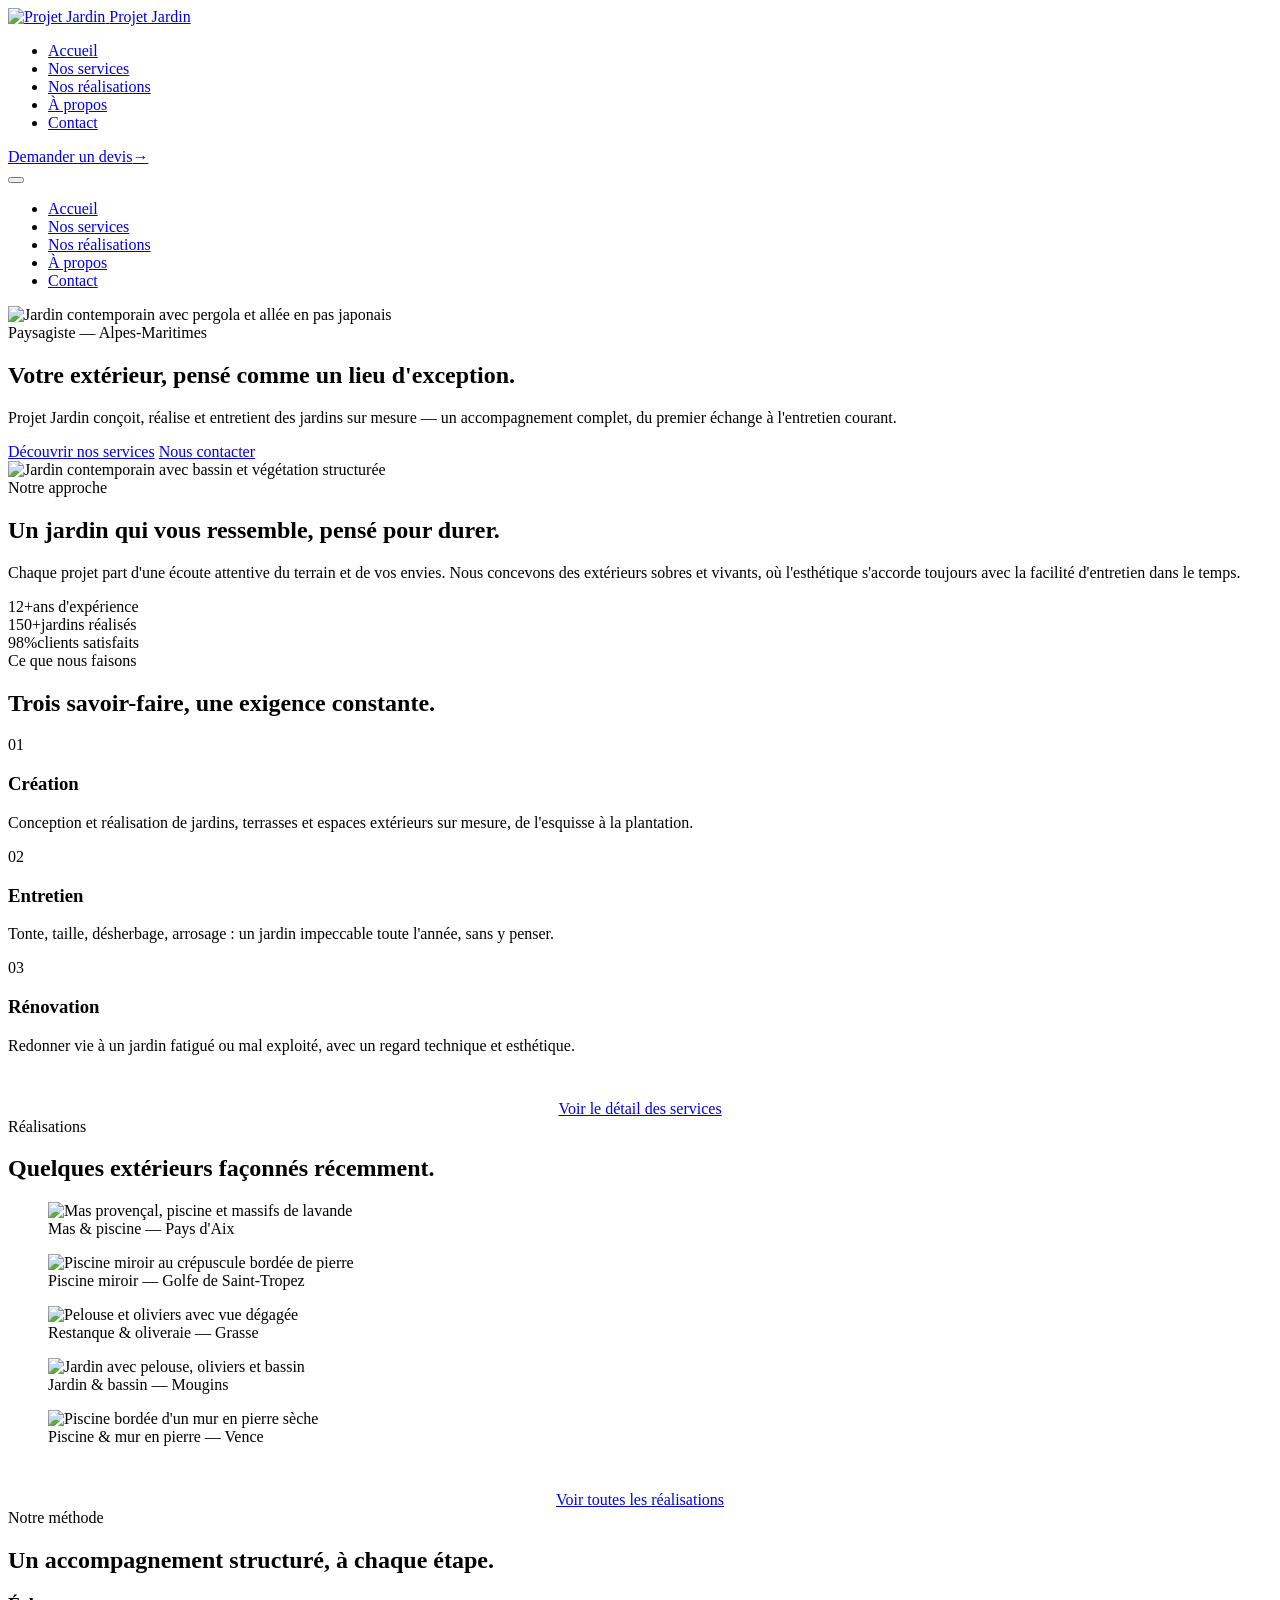
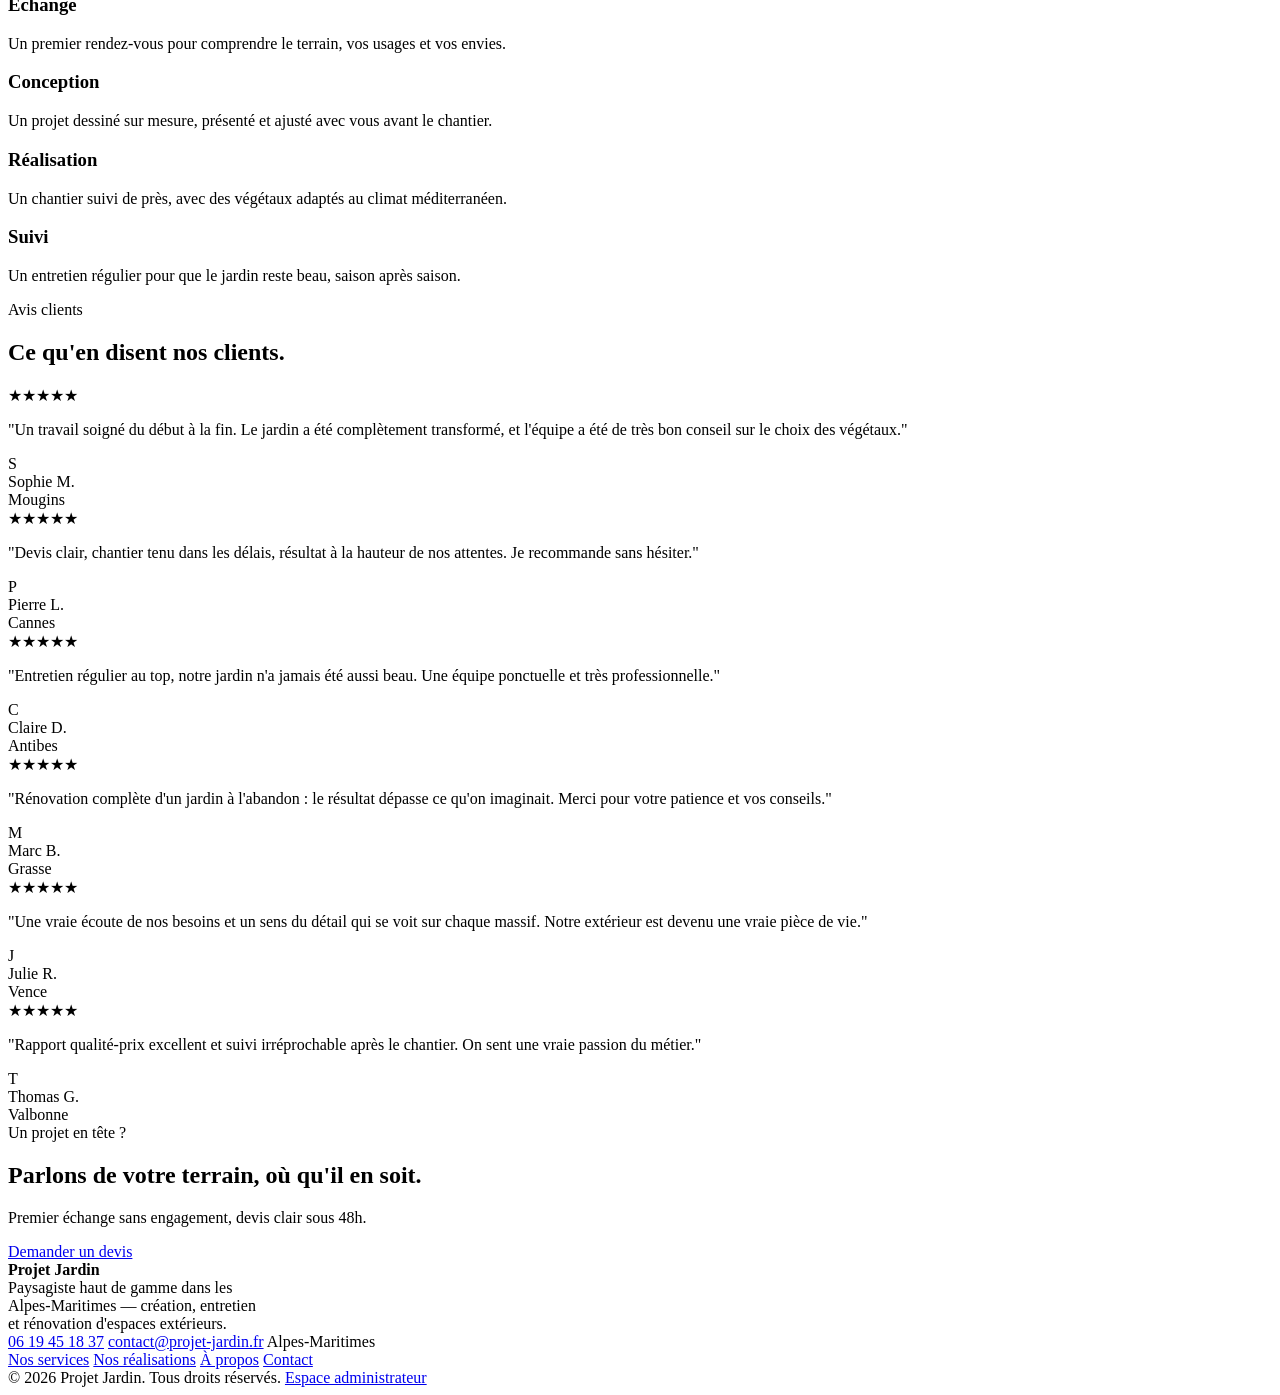
==== index.html @ 04bffab8 "Add files via upload" ====
<!DOCTYPE html>
<html lang="fr">
<head>
  <meta charset="UTF-8">
  <meta name="viewport" content="width=device-width, initial-scale=1.0">
  <title>Projet Jardin — Paysagiste haut de gamme dans les Alpes-Maritimes</title>
  <meta name="description" content="Projet Jardin conçoit et entretient des extérieurs d'exception dans les Alpes-Maritimes : création de jardins, aménagements paysagers et entretien sur mesure.">
  <meta property="og:title" content="Projet Jardin — Paysagiste haut de gamme">
  <meta property="og:description" content="Création, aménagement et entretien de jardins d'exception dans les Alpes-Maritimes.">
  <meta property="og:type" content="website">
  <meta property="og:image" content="assets/hero-pergola.jpg">
  <link rel="icon" href="assets/logo.png">
  <link rel="preconnect" href="https://fonts.googleapis.com">
  <link rel="stylesheet" href="css/style.css">
</head>
<body>

  <header class="entete">
    <div class="conteneur">
      <a href="index.html" class="logo-lien">
        <img src="assets/logo.png" alt="Projet Jardin">
        <span>Projet Jardin</span>
      </a>
      <nav class="menu-principal" aria-label="Navigation principale">
        <ul>
          <li><a href="index.html" aria-current="page">Accueil</a></li>
          <li><a href="services.html">Nos services</a></li>
          <li><a href="realisations.html">Nos réalisations</a></li>
          <li><a href="apropos.html">À propos</a></li>
          <li><a href="contact.html">Contact</a></li>
        </ul>
      </nav>
      <div class="zone-droite">
        <a href="contact.html" class="bouton-nav"><span class="texte-long">Demander un devis</span><span>→</span></a>
      </div>
      <button class="bouton-menu-mobile" aria-label="Ouvrir le menu" aria-expanded="false">
        <span></span><span></span><span></span>
      </button>
    </div>
  </header>

  <div class="menu-mobile-fond" aria-hidden="true">
    <ul>
      <li><a href="index.html" aria-current="page">Accueil</a></li>
      <li><a href="services.html">Nos services</a></li>
      <li><a href="realisations.html">Nos réalisations</a></li>
      <li><a href="apropos.html">À propos</a></li>
      <li><a href="contact.html">Contact</a></li>
    </ul>
  </div>

  <main>
    <section class="hero">
      <div class="image-fond">
        <img src="assets/hero-pergola.jpg" alt="Jardin contemporain avec pergola et allée en pas japonais" loading="eager">
      </div>
      <div class="voile"></div>
      <div class="conteneur contenu-hero">
        <span class="eyebrow reveal">Paysagiste — Alpes-Maritimes</span>
        <h1 class="reveal reveal-delai-1">Votre extérieur, pensé comme un lieu d'exception.</h1>
        <p class="intro reveal reveal-delai-2">
          Projet Jardin conçoit, réalise et entretient des jardins sur mesure —
          un accompagnement complet, du premier échange à l'entretien courant.
        </p>
        <div class="actions-hero reveal reveal-delai-3">
          <a href="services.html" class="bouton bouton-clair">Découvrir nos services</a>
          <a href="contact.html" class="bouton bouton-fantome">Nous contacter</a>
        </div>
      </div>
      <span class="indicateur-scroll" aria-hidden="true"></span>
    </section>

    <section id="presentation">
      <div class="conteneur presentation">
        <div class="cadre-image reveal">
          <img src="assets/about-jardin-contemporain.jpg" alt="Jardin contemporain avec bassin et végétation structurée" loading="lazy">
        </div>
        <div class="reveal reveal-delai-1">
          <span class="eyebrow">Notre approche</span>
          <h2>Un jardin qui vous ressemble, pensé pour durer.</h2>
          <p>
            Chaque projet part d'une écoute attentive du terrain et de vos envies.
            Nous concevons des extérieurs sobres et vivants, où l'esthétique
            s'accorde toujours avec la facilité d'entretien dans le temps.
          </p>
          <div class="chiffres">
            <div class="chiffre"><span class="valeur">12+</span><span class="libelle">ans d'expérience</span></div>
            <div class="chiffre"><span class="valeur">150+</span><span class="libelle">jardins réalisés</span></div>
            <div class="chiffre"><span class="valeur">98%</span><span class="libelle">clients satisfaits</span></div>
          </div>
        </div>
      </div>
    </section>

    <section id="services" class="section-sombre">
      <div class="conteneur">
        <div class="entete-section centre reveal">
          <span class="eyebrow">Ce que nous faisons</span>
          <h2>Trois savoir-faire, une exigence constante.</h2>
        </div>
        <div class="grille-services">
          <div class="carte-service reveal">
            <span class="numero-service">01</span>
            <h3>Création</h3>
            <p>Conception et réalisation de jardins, terrasses et espaces extérieurs sur mesure, de l'esquisse à la plantation.</p>
          </div>
          <div class="carte-service reveal reveal-delai-1">
            <span class="numero-service">02</span>
            <h3>Entretien</h3>
            <p>Tonte, taille, désherbage, arrosage : un jardin impeccable toute l'année, sans y penser.</p>
          </div>
          <div class="carte-service reveal reveal-delai-2">
            <span class="numero-service">03</span>
            <h3>Rénovation</h3>
            <p>Redonner vie à un jardin fatigué ou mal exploité, avec un regard technique et esthétique.</p>
          </div>
        </div>
        <div style="text-align:center; margin-top:2.8rem;" class="reveal">
          <a href="services.html" class="bouton bouton-fantome">Voir le détail des services</a>
        </div>
      </div>
    </section>

    <section id="realisations">
      <div class="conteneur">
        <div class="entete-section reveal">
          <span class="eyebrow">Réalisations</span>
          <h2>Quelques extérieurs façonnés récemment.</h2>
        </div>
        <div class="grille-realisations reveal">
          <figure class="item-realisation">
            <img src="assets/realisations/mas-piscine-lavande.jpg" alt="Mas provençal, piscine et massifs de lavande" loading="lazy">
            <figcaption class="legende">Mas & piscine — Pays d'Aix</figcaption>
          </figure>
          <figure class="item-realisation">
            <img src="assets/realisations/piscine-crepuscule.jpg" alt="Piscine miroir au crépuscule bordée de pierre" loading="lazy">
            <figcaption class="legende">Piscine miroir — Golfe de Saint-Tropez</figcaption>
          </figure>
          <figure class="item-realisation">
            <img src="assets/realisations/olivier-pelouse.jpg" alt="Pelouse et oliviers avec vue dégagée" loading="lazy">
            <figcaption class="legende">Restanque & oliveraie — Grasse</figcaption>
          </figure>
          <figure class="item-realisation">
            <img src="assets/realisations/pelouse-fontaines.jpg" alt="Jardin avec pelouse, oliviers et bassin" loading="lazy">
            <figcaption class="legende">Jardin & bassin — Mougins</figcaption>
          </figure>
          <figure class="item-realisation">
            <img src="assets/realisations/piscine-mur-pierre.jpg" alt="Piscine bordée d'un mur en pierre sèche" loading="lazy">
            <figcaption class="legende">Piscine & mur en pierre — Vence</figcaption>
          </figure>
        </div>
        <div style="text-align:center; margin-top:2.8rem;" class="reveal">
          <a href="realisations.html" class="bouton bouton-principal">Voir toutes les réalisations</a>
        </div>
      </div>
    </section>

    <section id="methode" class="section-sombre">
      <div class="conteneur">
        <div class="entete-section reveal">
          <span class="eyebrow">Notre méthode</span>
          <h2>Un accompagnement structuré, à chaque étape.</h2>
        </div>
        <div class="grille-methode">
          <div class="etape-methode reveal"><h3>Échange</h3><p>Un premier rendez-vous pour comprendre le terrain, vos usages et vos envies.</p></div>
          <div class="etape-methode reveal reveal-delai-1"><h3>Conception</h3><p>Un projet dessiné sur mesure, présenté et ajusté avec vous avant le chantier.</p></div>
          <div class="etape-methode reveal reveal-delai-2"><h3>Réalisation</h3><p>Un chantier suivi de près, avec des végétaux adaptés au climat méditerranéen.</p></div>
          <div class="etape-methode reveal reveal-delai-3"><h3>Suivi</h3><p>Un entretien régulier pour que le jardin reste beau, saison après saison.</p></div>
        </div>
      </div>
    </section>

    <!--
      AVIS CLIENTS — CONTENU DE DÉMONSTRATION
      Ces 6 avis sont des exemples à remplacer par de vrais avis clients
      dès qu'ils seront disponibles. Chaque bloc .carte-avis peut être
      dupliqué / modifié librement (texte, prénom, ville, note).
    -->
    <section id="avis">
      <div class="conteneur">
        <div class="entete-section centre reveal">
          <span class="eyebrow">Avis clients</span>
          <h2>Ce qu'en disent nos clients.</h2>
        </div>
        <div class="grille-avis">
          <div class="carte-avis reveal">
            <div class="etoiles">★★★★★</div>
            <p class="texte-avis">"Un travail soigné du début à la fin. Le jardin a été complètement transformé, et l'équipe a été de très bon conseil sur le choix des végétaux."</p>
            <div class="auteur-avis"><span class="initiale-avis">S</span><div><div class="nom-avis">Sophie M.</div><div class="ville-avis">Mougins</div></div></div>
          </div>
          <div class="carte-avis reveal reveal-delai-1">
            <div class="etoiles">★★★★★</div>
            <p class="texte-avis">"Devis clair, chantier tenu dans les délais, résultat à la hauteur de nos attentes. Je recommande sans hésiter."</p>
            <div class="auteur-avis"><span class="initiale-avis">P</span><div><div class="nom-avis">Pierre L.</div><div class="ville-avis">Cannes</div></div></div>
          </div>
          <div class="carte-avis reveal reveal-delai-2">
            <div class="etoiles">★★★★★</div>
            <p class="texte-avis">"Entretien régulier au top, notre jardin n'a jamais été aussi beau. Une équipe ponctuelle et très professionnelle."</p>
            <div class="auteur-avis"><span class="initiale-avis">C</span><div><div class="nom-avis">Claire D.</div><div class="ville-avis">Antibes</div></div></div>
          </div>
          <div class="carte-avis reveal">
            <div class="etoiles">★★★★★</div>
            <p class="texte-avis">"Rénovation complète d'un jardin à l'abandon : le résultat dépasse ce qu'on imaginait. Merci pour votre patience et vos conseils."</p>
            <div class="auteur-avis"><span class="initiale-avis">M</span><div><div class="nom-avis">Marc B.</div><div class="ville-avis">Grasse</div></div></div>
          </div>
          <div class="carte-avis reveal reveal-delai-1">
            <div class="etoiles">★★★★★</div>
            <p class="texte-avis">"Une vraie écoute de nos besoins et un sens du détail qui se voit sur chaque massif. Notre extérieur est devenu une vraie pièce de vie."</p>
            <div class="auteur-avis"><span class="initiale-avis">J</span><div><div class="nom-avis">Julie R.</div><div class="ville-avis">Vence</div></div></div>
          </div>
          <div class="carte-avis reveal reveal-delai-2">
            <div class="etoiles">★★★★★</div>
            <p class="texte-avis">"Rapport qualité-prix excellent et suivi irréprochable après le chantier. On sent une vraie passion du métier."</p>
            <div class="auteur-avis"><span class="initiale-avis">T</span><div><div class="nom-avis">Thomas G.</div><div class="ville-avis">Valbonne</div></div></div>
          </div>
        </div>
      </div>
    </section>

    <section class="section-sombre bande-cta">
      <div class="conteneur-etroit reveal">
        <span class="eyebrow" style="justify-content:center;">Un projet en tête ?</span>
        <h2>Parlons de votre terrain, où qu'il en soit.</h2>
        <p>Premier échange sans engagement, devis clair sous 48h.</p>
        <div class="actions-hero">
          <a href="contact.html" class="bouton bouton-clair">Demander un devis</a>
        </div>
      </div>
    </section>
  </main>

  <footer class="pied-de-page">
    <div class="conteneur">
      <div class="grille-pied">
        <div class="colonne-pied">
          <strong>Projet Jardin</strong>
          <p style="margin:0; max-width:32ch;">Paysagiste haut de gamme dans les Alpes-Maritimes — création, entretien et rénovation d'espaces extérieurs.</p>
        </div>
        <div class="colonne-pied">
          <a href="tel:0619451837">06 19 45 18 37</a>
          <a href="mailto:contact@projet-jardin.fr">contact@projet-jardin.fr</a>
          <span>Alpes-Maritimes</span>
        </div>
        <div class="colonne-pied">
          <a href="services.html">Nos services</a>
          <a href="realisations.html">Nos réalisations</a>
          <a href="apropos.html">À propos</a>
          <a href="contact.html">Contact</a>
        </div>
      </div>
      <div class="bas-pied">
        <span>© 2026 Projet Jardin. Tous droits réservés.</span>
        <a href="admin/login.html" class="lien-admin-discret">Espace administrateur</a>
      </div>
    </div>
  </footer>

  <script type="module" src="js/site.js"></script>
</body>
</html>
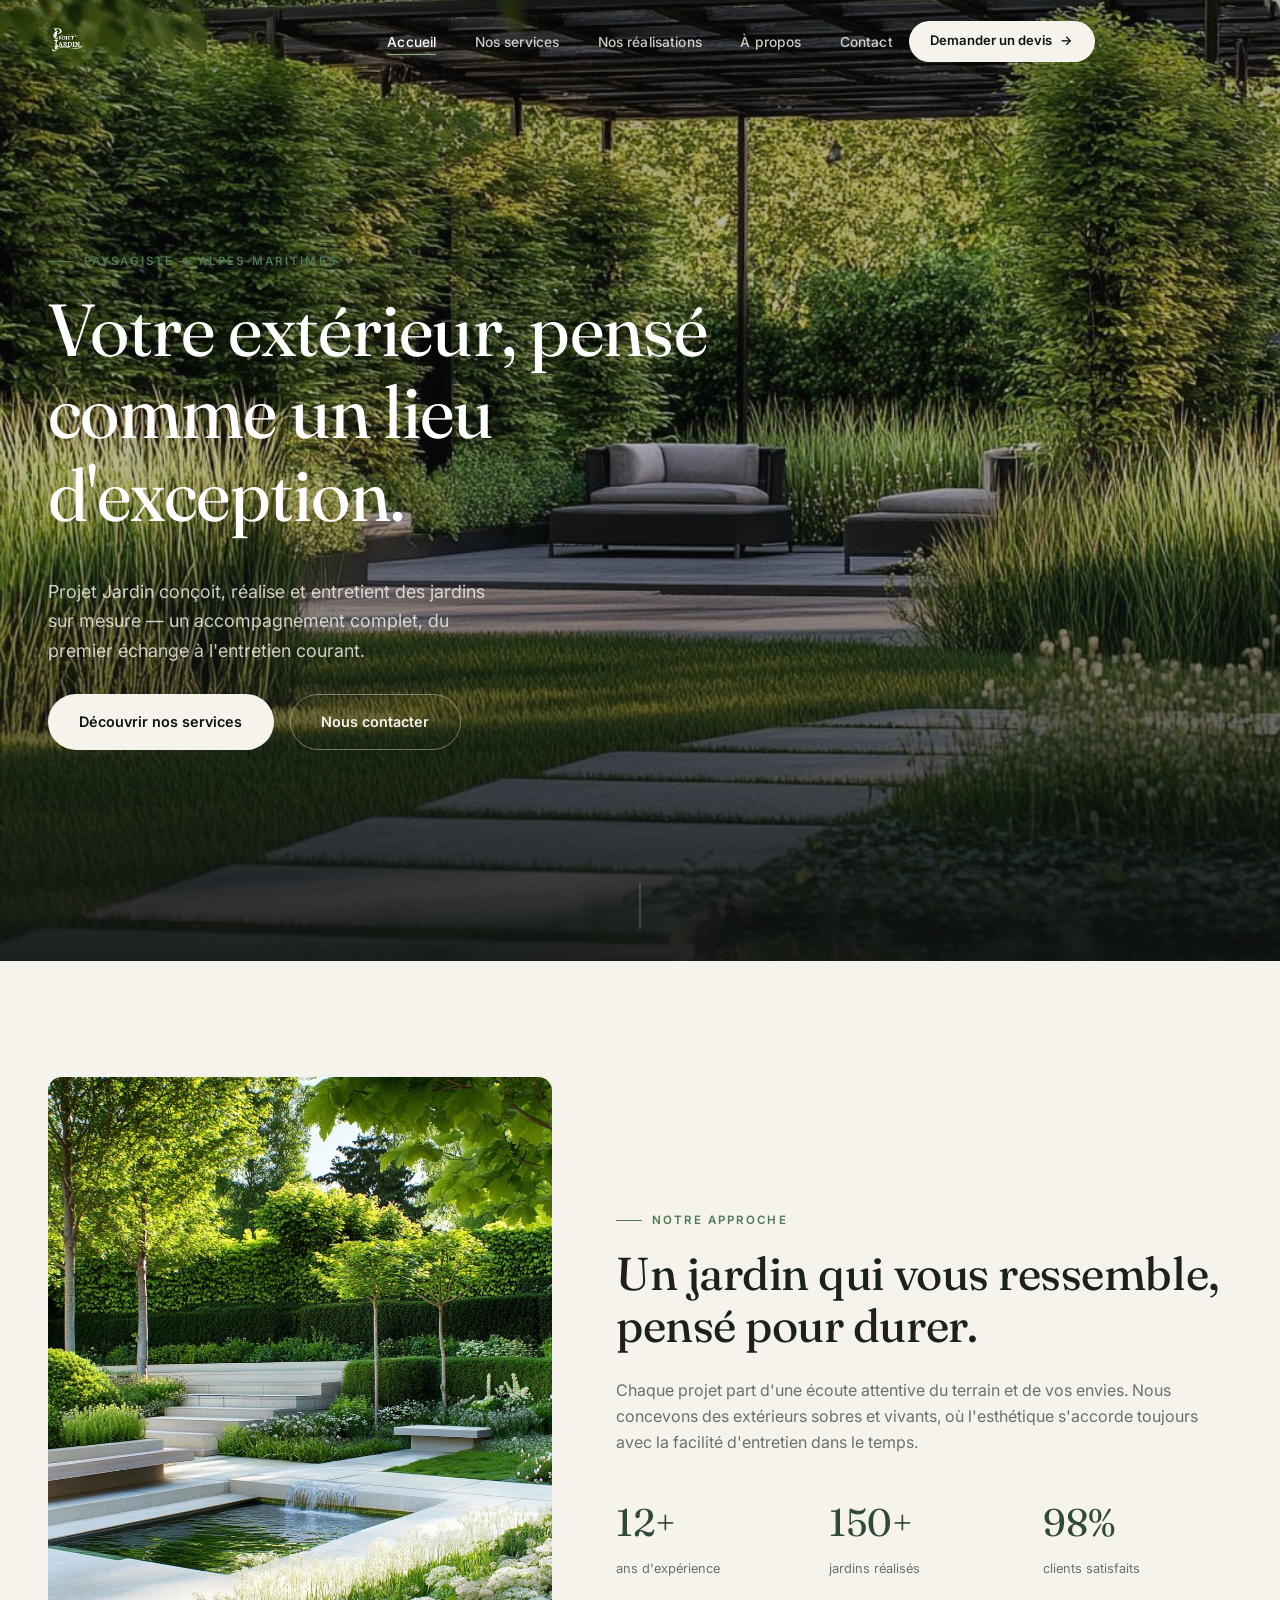
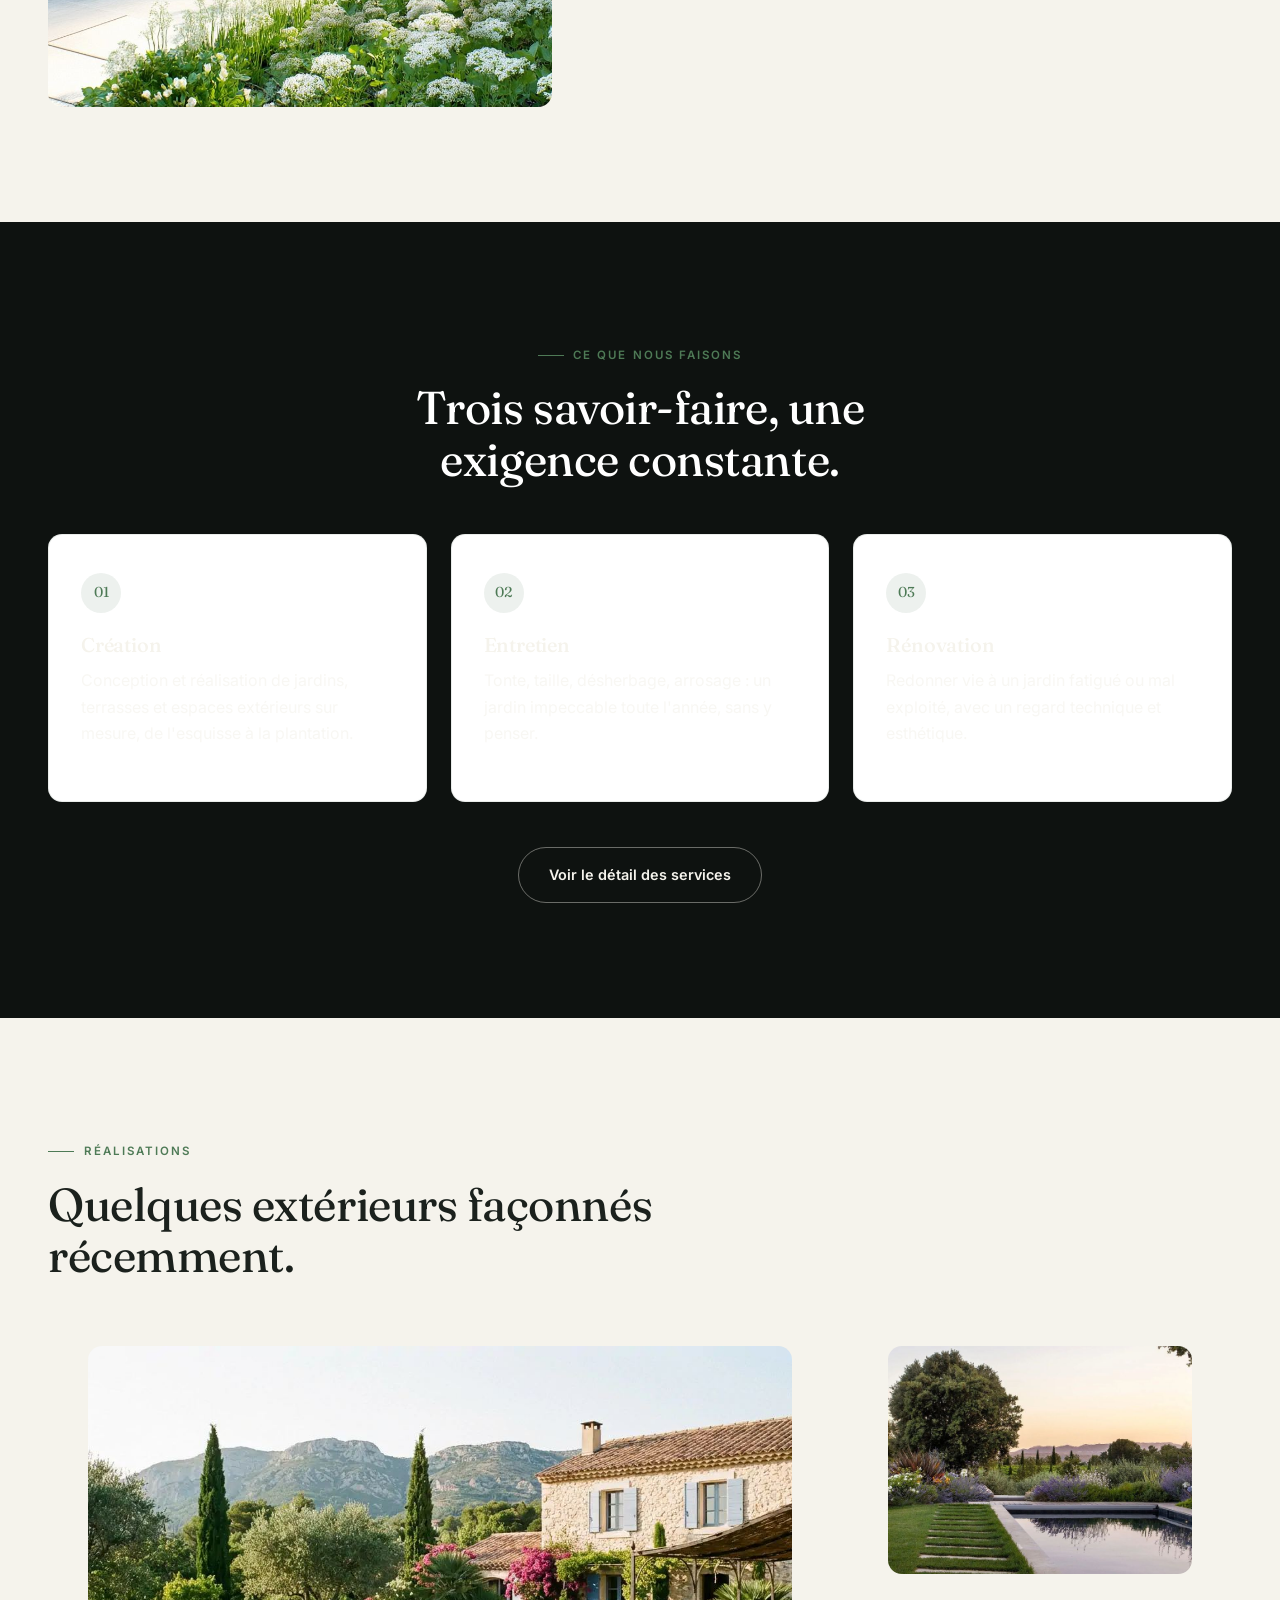
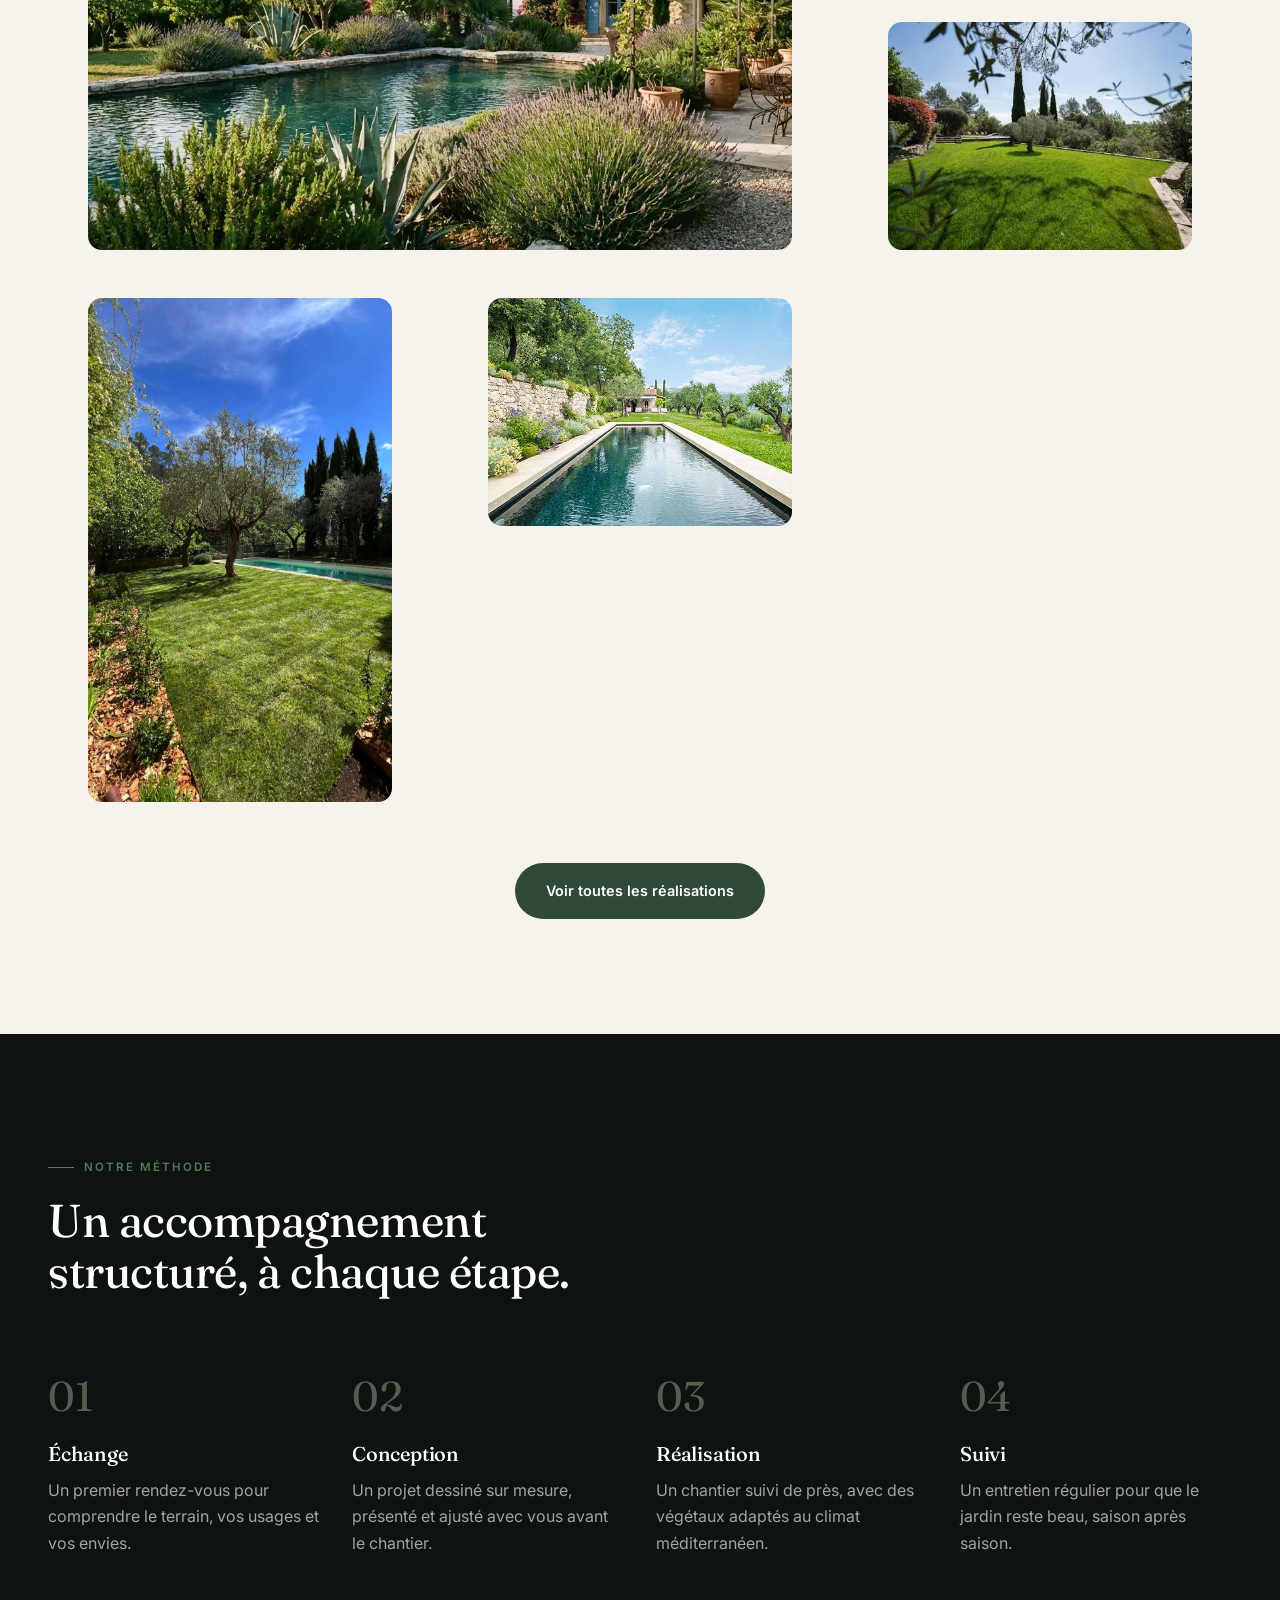
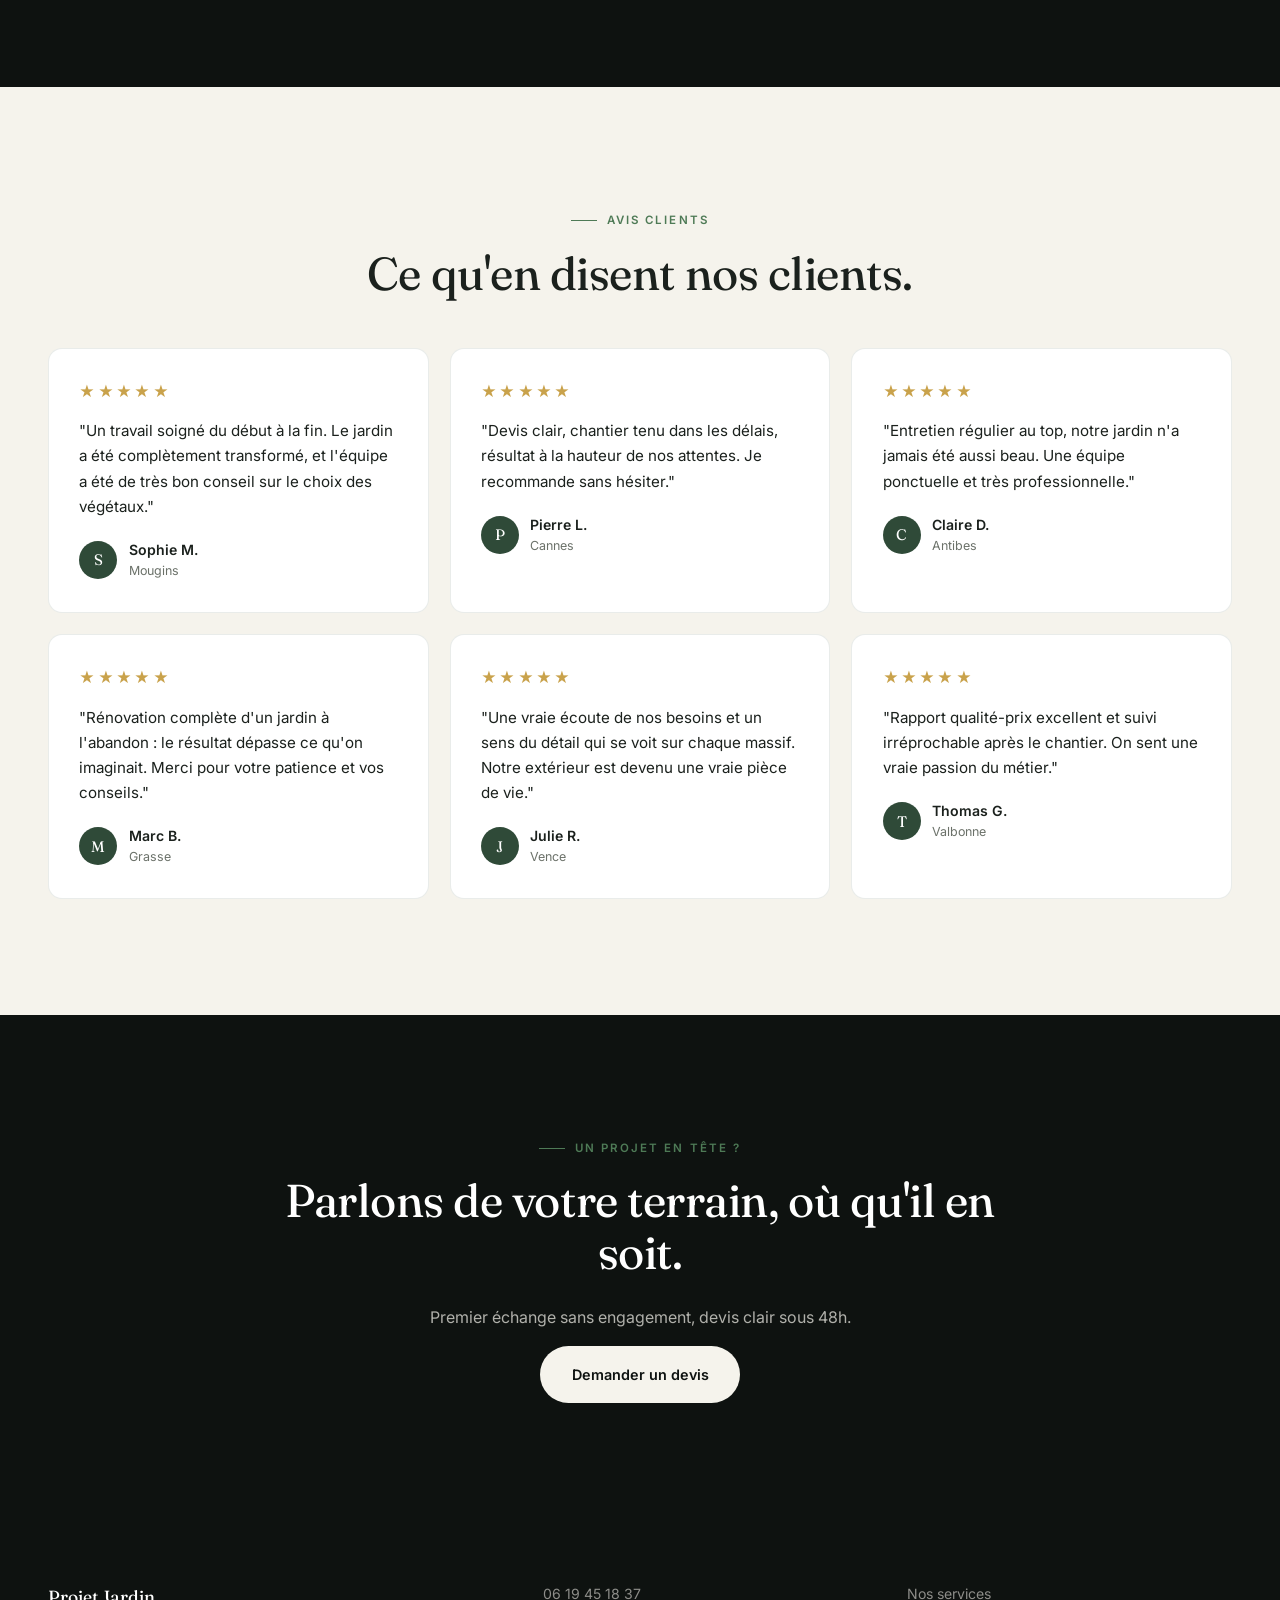
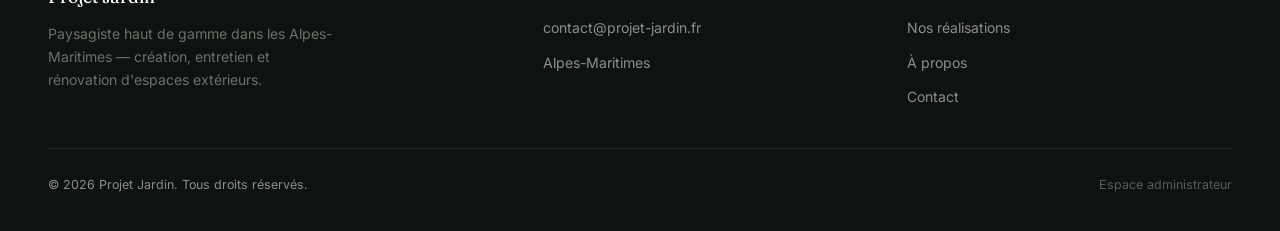
==== commit 51a84cf8: "v3" ====
--- a/index.html
+++ b/index.html
@@ -19,7 +19,6 @@
     <div class="conteneur">
       <a href="index.html" class="logo-lien">
         <img src="assets/logo.png" alt="Projet Jardin">
-        <span>Projet Jardin</span>
       </a>
       <nav class="menu-principal" aria-label="Navigation principale">
         <ul>
@@ -30,12 +29,14 @@
           <li><a href="contact.html">Contact</a></li>
         </ul>
       </nav>
-      <div class="zone-droite">
+      <div class="actions-entete">
+        <div class="zone-droite">
         <a href="contact.html" class="bouton-nav"><span class="texte-long">Demander un devis</span><span>→</span></a>
       </div>
       <button class="bouton-menu-mobile" aria-label="Ouvrir le menu" aria-expanded="false">
         <span></span><span></span><span></span>
       </button>
+      </div>
     </div>
   </header>
 
--- a/css/style.css
+++ b/css/style.css
@@ -0,0 +1,391 @@
+/* ============================================================
+   PROJET JARDIN — Feuille de style premium du site public
+   Palette : noir, gris anthracite, blanc cassé, vert profond
+   ============================================================ */
+
+@import url('https://fonts.googleapis.com/css2?family=Fraunces:opsz,wght@9..144,340;9..144,440;9..144,560&family=Inter:wght@400;500;600;700&display=swap');
+
+:root {
+  /* Palette premium */
+  --noir: #0E1210;
+  --anthracite: #1B211D;
+  --anthracite-clair: #2A322C;
+  --gris: #6B7169;
+  --gris-clair: #A9ADA5;
+  --blanc-casse: #F5F3EC;
+  --blanc: #FFFFFF;
+  --vert-profond: #2F4A38;
+  --vert-signal: #4E7A56;
+  --vert-tendre: #8FAE8C;
+
+  --police-titre: 'Fraunces', Georgia, serif;
+  --police-texte: 'Inter', -apple-system, sans-serif;
+
+  --rayon: 2px;
+  --rayon-doux: 14px;
+  --marge-section: clamp(4rem, 9vw, 8.5rem);
+  --duree: 0.6s;
+  --ease: cubic-bezier(0.16, 1, 0.3, 1);
+}
+
+* { box-sizing: border-box; }
+html { scroll-behavior: smooth; }
+
+body {
+  margin: 0;
+  font-family: var(--police-texte);
+  color: var(--anthracite);
+  background: var(--blanc-casse);
+  line-height: 1.65;
+  -webkit-font-smoothing: antialiased;
+}
+
+img { max-width: 100%; display: block; }
+a { color: inherit; }
+
+h1, h2, h3 {
+  font-family: var(--police-titre);
+  font-weight: 440;
+  line-height: 1.12;
+  margin: 0 0 0.55em 0;
+  letter-spacing: -0.01em;
+}
+
+h1 { font-size: clamp(2.6rem, 6vw, 4.6rem); font-weight: 400; }
+h2 { font-size: clamp(2rem, 3.6vw, 2.9rem); }
+h3 { font-size: 1.25rem; font-weight: 500; }
+
+p { margin: 0 0 1em 0; color: var(--gris); }
+
+.conteneur { max-width: 1240px; margin: 0 auto; padding: 0 1.75rem; }
+.conteneur-etroit { max-width: 780px; margin: 0 auto; padding: 0 1.75rem; }
+
+.eyebrow {
+  display: inline-flex; align-items: center; gap: 0.6rem;
+  text-transform: uppercase; letter-spacing: 0.18em;
+  font-size: 0.72rem; font-weight: 600; color: var(--vert-signal);
+  margin-bottom: 1.1rem;
+}
+.eyebrow::before { content: ''; width: 26px; height: 1px; background: var(--vert-signal); }
+
+/* --- Révélation au scroll --- */
+.reveal {
+  opacity: 0; transform: translateY(28px);
+  transition: opacity var(--duree) var(--ease), transform var(--duree) var(--ease);
+}
+.reveal.visible { opacity: 1; transform: translateY(0); }
+.reveal-delai-1 { transition-delay: 0.08s; }
+.reveal-delai-2 { transition-delay: 0.16s; }
+.reveal-delai-3 { transition-delay: 0.24s; }
+
+@media (prefers-reduced-motion: reduce) {
+  html { scroll-behavior: auto; }
+  .reveal { opacity: 1; transform: none; transition: none; }
+  * { animation: none !important; }
+}
+
+/* --- Navigation --- */
+.entete {
+  position: fixed; top: 0; left: 0; right: 0; z-index: 100;
+  padding: 1.3rem 0;
+  transition: background var(--duree) var(--ease), padding var(--duree) var(--ease), border-color var(--duree) var(--ease);
+  border-bottom: 1px solid transparent;
+}
+.entete.scrolled {
+  background: rgba(14, 18, 16, 0.72);
+  backdrop-filter: blur(14px) saturate(140%);
+  -webkit-backdrop-filter: blur(14px) saturate(140%);
+  padding: 0.85rem 0;
+  border-bottom-color: rgba(255,255,255,0.08);
+}
+.entete .conteneur {
+  display: grid; grid-template-columns: 1fr auto 1fr;
+  align-items: center; gap: 1rem;
+}
+.entete .logo-lien { display: flex; align-items: center; gap: 0.6rem; }
+.entete .logo-lien img { height: 38px; width: auto; filter: brightness(0) invert(1); }
+.entete .logo-lien span {
+  font-family: var(--police-titre); font-size: 1.05rem; color: var(--blanc); letter-spacing: 0.01em;
+}
+
+nav.menu-principal { justify-self: center; }
+nav.menu-principal ul { list-style: none; display: flex; gap: 2.4rem; margin: 0; padding: 0; }
+nav.menu-principal a {
+  text-decoration: none; font-size: 0.86rem; font-weight: 500;
+  color: rgba(245,243,236,0.82); position: relative; padding-bottom: 5px;
+  letter-spacing: 0.01em;
+}
+nav.menu-principal a::after {
+  content: ''; position: absolute; left: 0; right: 0; bottom: 0; height: 1px;
+  background: var(--vert-tendre); transform: scaleX(0); transform-origin: left;
+  transition: transform 0.3s var(--ease);
+}
+nav.menu-principal a:hover, nav.menu-principal a[aria-current="page"] { color: var(--blanc); }
+nav.menu-principal a:hover::after, nav.menu-principal a[aria-current="page"]::after { transform: scaleX(1); }
+
+.entete .zone-droite { justify-self: end; }
+.entete .bouton-nav {
+  display: inline-flex; align-items: center; gap: 0.5rem;
+  padding: 0.6rem 1.35rem; border-radius: 100px;
+  font-size: 0.82rem; font-weight: 600; text-decoration: none;
+  background: var(--blanc-casse); color: var(--noir);
+  transition: transform 0.25s var(--ease), background 0.25s ease;
+}
+.entete .bouton-nav:hover { transform: translateY(-2px); background: var(--blanc); }
+
+.bouton-menu-mobile {
+  display: none; background: none; border: none; cursor: pointer; padding: 0.4rem; z-index: 210;
+}
+.bouton-menu-mobile span {
+  display: block; width: 24px; height: 2px; background: var(--blanc); margin: 5px 0;
+  transition: transform 0.3s var(--ease), opacity 0.2s ease;
+}
+.bouton-menu-mobile[aria-expanded="true"] span:nth-child(1) { transform: translateY(7px) rotate(45deg); }
+.bouton-menu-mobile[aria-expanded="true"] span:nth-child(2) { opacity: 0; }
+.bouton-menu-mobile[aria-expanded="true"] span:nth-child(3) { transform: translateY(-7px) rotate(-45deg); }
+
+.menu-mobile-fond {
+  position: fixed; inset: 0; background: rgba(14,18,16,0.97); z-index: 200;
+  display: flex; align-items: center; justify-content: center;
+  opacity: 0; visibility: hidden; transition: opacity 0.35s var(--ease);
+}
+.menu-mobile-fond.ouvert { opacity: 1; visibility: visible; }
+.menu-mobile-fond ul {
+  list-style: none; padding: 0; margin: 0; text-align: center; display: grid; gap: 1.7rem;
+}
+.menu-mobile-fond a {
+  text-decoration: none; color: var(--blanc-casse); font-family: var(--police-titre); font-size: 1.9rem;
+}
+.menu-mobile-fond a[aria-current="page"] { color: var(--vert-tendre); }
+
+/* --- Hero --- */
+.hero {
+  position: relative; min-height: 100vh; display: flex; align-items: flex-end;
+  color: var(--blanc-casse); overflow: hidden;
+}
+.hero .image-fond {
+  position: absolute; inset: 0; z-index: 0;
+}
+.hero .image-fond img {
+  width: 100%; height: 100%; object-fit: cover;
+}
+.hero .voile {
+  position: absolute; inset: 0; z-index: 1;
+  background: linear-gradient(180deg, rgba(14,18,16,0.35) 0%, rgba(14,18,16,0.25) 45%, rgba(14,18,16,0.92) 100%);
+}
+.hero .contenu-hero {
+  position: relative; z-index: 2; width: 100%; padding-bottom: clamp(3.5rem, 8vw, 6rem); padding-top: 8rem;
+}
+.hero h1 { color: var(--blanc); max-width: 15ch; }
+.hero p.intro { color: rgba(245,243,236,0.82); font-size: 1.12rem; max-width: 42ch; }
+.hero .actions-hero { display: flex; gap: 1rem; flex-wrap: wrap; margin-top: 1.8rem; }
+
+.hero .indicateur-scroll {
+  position: absolute; bottom: 2rem; left: 50%; transform: translateX(-50%); z-index: 2;
+  width: 1px; height: 46px; background: rgba(245,243,236,0.35);
+  overflow: hidden;
+}
+.hero .indicateur-scroll::after {
+  content: ''; position: absolute; top: -100%; left: 0; width: 100%; height: 100%;
+  background: var(--vert-tendre); animation: descente-indicateur 2.2s ease-in-out infinite;
+}
+@keyframes descente-indicateur { 0% { top: -100%; } 60% { top: 100%; } 100% { top: 100%; } }
+
+/* --- Boutons --- */
+.bouton {
+  display: inline-flex; align-items: center; gap: 0.55rem;
+  padding: 0.95rem 1.9rem; border-radius: 100px;
+  font-family: var(--police-texte); font-weight: 600; font-size: 0.9rem;
+  text-decoration: none; border: 1px solid transparent; cursor: pointer;
+  transition: transform 0.3s var(--ease), background 0.3s ease, border-color 0.3s ease, color 0.3s ease;
+}
+.bouton:hover { transform: translateY(-2px); }
+.bouton-principal { background: var(--vert-profond); color: var(--blanc); }
+.bouton-principal:hover { background: var(--vert-signal); }
+.bouton-clair { background: var(--blanc-casse); color: var(--noir); }
+.bouton-clair:hover { background: var(--blanc); }
+.bouton-fantome { background: transparent; border-color: rgba(245,243,236,0.4); color: var(--blanc-casse); }
+.bouton-fantome:hover { border-color: var(--blanc); background: rgba(245,243,236,0.06); }
+.bouton-sombre { background: var(--noir); color: var(--blanc-casse); }
+.bouton-sombre:hover { background: var(--anthracite-clair); }
+
+/* --- Sections génériques --- */
+section { padding: var(--marge-section) 0; }
+.section-sombre { background: var(--noir); color: var(--blanc-casse); }
+.section-sombre p { color: rgba(245,243,236,0.65); }
+.section-sombre h2 { color: var(--blanc); }
+
+.entete-section { max-width: 62ch; margin: 0 0 3rem 0; }
+.entete-section.centre { margin-left: auto; margin-right: auto; text-align: center; }
+
+/* --- Présentation --- */
+.presentation { display: grid; grid-template-columns: 0.9fr 1.1fr; gap: 4rem; align-items: center; }
+.presentation .chiffres { display: grid; grid-template-columns: repeat(3, 1fr); gap: 1.5rem; margin-top: 2.2rem; }
+.presentation .chiffre .valeur { font-family: var(--police-titre); font-size: 2.4rem; color: var(--vert-profond); display: block; }
+.presentation .chiffre .libelle { font-size: 0.8rem; color: var(--gris); }
+.presentation .cadre-image { border-radius: var(--rayon-doux); overflow: hidden; aspect-ratio: 4/5; }
+.presentation .cadre-image img { width: 100%; height: 100%; object-fit: cover; transition: transform 1.2s var(--ease); }
+.presentation .cadre-image:hover img { transform: scale(1.05); }
+
+/* --- Services --- */
+.grille-services { display: grid; grid-template-columns: repeat(3, 1fr); gap: 1.5rem; }
+.carte-service {
+  background: var(--blanc); border-radius: var(--rayon-doux); padding: 2.4rem 2rem;
+  border: 1px solid rgba(47,74,56,0.1);
+  transition: transform 0.4s var(--ease), box-shadow 0.4s var(--ease), border-color 0.4s ease;
+}
+.carte-service:hover { transform: translateY(-6px); box-shadow: 0 24px 50px -20px rgba(14,18,16,0.18); border-color: transparent; }
+.carte-service .numero-service {
+  font-family: var(--police-titre); font-size: 0.9rem; color: var(--vert-signal);
+  display: inline-flex; align-items: center; justify-content: center;
+  width: 40px; height: 40px; border-radius: 50%; background: rgba(79,122,86,0.1);
+  margin-bottom: 1.3rem;
+}
+
+/* --- Réalisations --- */
+.grille-realisations {
+  display: grid; grid-template-columns: repeat(3, 1fr); grid-auto-rows: 260px; gap: 1rem;
+}
+.grille-realisations .item-realisation:nth-child(1) { grid-column: span 2; grid-row: span 2; }
+.grille-realisations .item-realisation:nth-child(4) { grid-row: span 2; }
+.item-realisation {
+  position: relative; border-radius: var(--rayon-doux); overflow: hidden; cursor: default;
+}
+.item-realisation img {
+  width: 100%; height: 100%; object-fit: cover;
+  transition: transform 1.1s var(--ease);
+}
+.item-realisation:hover img { transform: scale(1.08); }
+.item-realisation .legende {
+  position: absolute; left: 0; right: 0; bottom: 0; padding: 1.3rem;
+  background: linear-gradient(0deg, rgba(14,18,16,0.82), transparent 75%);
+  color: var(--blanc-casse); font-size: 0.9rem; font-weight: 500;
+  transform: translateY(8px); opacity: 0; transition: transform 0.4s var(--ease), opacity 0.4s ease;
+}
+.item-realisation:hover .legende { transform: translateY(0); opacity: 1; }
+
+/* --- Méthode --- */
+.grille-methode { display: grid; grid-template-columns: repeat(4, 1fr); gap: 2rem; counter-reset: etape; }
+.etape-methode { position: relative; padding-top: 1rem; }
+.etape-methode::before {
+  counter-increment: etape; content: counter(etape, decimal-leading-zero);
+  font-family: var(--police-titre); font-size: 2.6rem; color: var(--vert-tendre); opacity: 0.5;
+  display: block; margin-bottom: 0.8rem;
+}
+.etape-methode h3 { color: var(--blanc); }
+
+/* --- Avis clients --- */
+.grille-avis { display: grid; grid-template-columns: repeat(3, 1fr); gap: 1.3rem; }
+.carte-avis {
+  background: var(--blanc); border-radius: var(--rayon-doux); padding: 1.9rem;
+  border: 1px solid rgba(47,74,56,0.1);
+}
+.carte-avis .etoiles { color: #C9A24B; font-size: 0.95rem; letter-spacing: 0.15em; margin-bottom: 0.9rem; }
+.carte-avis p.texte-avis { color: var(--anthracite); font-size: 0.95rem; margin-bottom: 1.2rem; }
+.carte-avis .auteur-avis { display: flex; align-items: center; gap: 0.7rem; }
+.carte-avis .initiale-avis {
+  width: 38px; height: 38px; border-radius: 50%; background: var(--vert-profond); color: var(--blanc);
+  display: flex; align-items: center; justify-content: center; font-family: var(--police-titre); font-size: 0.95rem;
+  flex-shrink: 0;
+}
+.carte-avis .nom-avis { font-weight: 600; font-size: 0.88rem; }
+.carte-avis .ville-avis { font-size: 0.78rem; color: var(--gris); }
+
+/* --- Bande CTA --- */
+.bande-cta { text-align: center; }
+.bande-cta .conteneur-etroit p { color: rgba(245,243,236,0.7); }
+.bande-cta .actions-hero { justify-content: center; }
+
+/* --- Formulaire glassmorphism --- */
+.section-contact {
+  position: relative; background: var(--noir); color: var(--blanc-casse); overflow: hidden;
+}
+.section-contact::before {
+  content: ''; position: absolute; inset: 0;
+  background: radial-gradient(ellipse at 15% 20%, rgba(79,122,86,0.25), transparent 55%);
+}
+.grille-contact { position: relative; display: grid; grid-template-columns: 0.85fr 1.15fr; gap: 3.5rem; align-items: start; }
+.grille-contact .liste-coordonnees li { border-bottom: 1px solid rgba(245,243,236,0.12); padding: 1rem 0; display: flex; justify-content: space-between; }
+.grille-contact .liste-coordonnees .etiquette { color: rgba(245,243,236,0.5); font-size: 0.82rem; }
+.grille-contact .liste-coordonnees a { color: var(--blanc-casse); text-decoration: none; font-weight: 500; }
+
+.formulaire-verre {
+  background: rgba(245,243,236,0.06);
+  border: 1px solid rgba(245,243,236,0.14);
+  border-radius: var(--rayon-doux);
+  padding: 2.4rem;
+  backdrop-filter: blur(18px);
+  -webkit-backdrop-filter: blur(18px);
+  display: grid; gap: 1.2rem;
+}
+.grille-champs-2 { display: grid; grid-template-columns: 1fr 1fr; gap: 1.2rem; }
+.champ-verre { display: grid; gap: 0.4rem; position: relative; }
+.champ-verre label { font-size: 0.78rem; font-weight: 600; color: rgba(245,243,236,0.7); text-transform: uppercase; letter-spacing: 0.06em; }
+.champ-verre input, .champ-verre select, .champ-verre textarea {
+  font-family: var(--police-texte); font-size: 0.96rem; color: var(--blanc-casse);
+  background: rgba(245,243,236,0.05); border: 1px solid rgba(245,243,236,0.18);
+  border-radius: 8px; padding: 0.85rem 1rem;
+  transition: border-color 0.25s ease, background 0.25s ease;
+}
+.champ-verre input::placeholder, .champ-verre textarea::placeholder { color: rgba(245,243,236,0.35); }
+.champ-verre input:focus, .champ-verre select:focus, .champ-verre textarea:focus {
+  outline: none; border-color: var(--vert-tendre); background: rgba(245,243,236,0.09);
+}
+.champ-verre select option { color: var(--noir); }
+.champ-verre textarea { resize: vertical; min-height: 120px; }
+.champ-verre.invalide input, .champ-verre.invalide textarea { border-color: #C97A62; }
+.message-erreur-champ { font-size: 0.76rem; color: #E3A491; min-height: 1em; }
+
+.etat-formulaire {
+  padding: 0.9rem 1.1rem; border-radius: 8px; font-size: 0.88rem; display: none; gap: 0.5rem; align-items: center;
+}
+.etat-formulaire.visible { display: flex; }
+.etat-formulaire.envoi { background: rgba(245,243,236,0.08); color: var(--blanc-casse); }
+.etat-formulaire.erreur { background: rgba(201,122,98,0.15); color: #E3A491; }
+
+.bouton-envoi { justify-content: center; width: 100%; }
+.bouton-envoi[data-chargement="true"] { opacity: 0.75; pointer-events: none; }
+
+/* --- Page de remerciement --- */
+.page-merci {
+  min-height: 100vh; display: grid; place-items: center; text-align: center;
+  background: var(--noir); color: var(--blanc-casse); padding: 2rem;
+}
+.page-merci .icone-check {
+  width: 68px; height: 68px; border-radius: 50%; background: rgba(79,122,86,0.18);
+  display: grid; place-items: center; margin: 0 auto 1.6rem; color: var(--vert-tendre); font-size: 1.7rem;
+}
+.page-merci h1 { color: var(--blanc); font-size: clamp(2rem, 4vw, 2.8rem); }
+.page-merci p { max-width: 42ch; margin-left: auto; margin-right: auto; }
+
+/* --- Pied de page --- */
+footer.pied-de-page { background: var(--noir); color: rgba(245,243,236,0.55); padding: 4rem 0 2.2rem; font-size: 0.88rem; }
+footer.pied-de-page .grille-pied { display: grid; grid-template-columns: 1.4fr 1fr 1fr; gap: 2.5rem; padding-bottom: 2.5rem; border-bottom: 1px solid rgba(245,243,236,0.1); }
+footer.pied-de-page .colonne-pied { display: grid; gap: 0.7rem; align-content: start; }
+footer.pied-de-page .colonne-pied strong { color: var(--blanc); font-family: var(--police-titre); font-size: 1.1rem; font-weight: 440; }
+footer.pied-de-page a { text-decoration: none; }
+footer.pied-de-page a:hover { color: var(--blanc-casse); }
+footer .bas-pied { display: flex; justify-content: space-between; flex-wrap: wrap; gap: 0.8rem; padding-top: 1.6rem; font-size: 0.78rem; }
+.lien-admin-discret { opacity: 0.6; }
+
+/* --- Responsive --- */
+@media (max-width: 980px) {
+  .presentation { grid-template-columns: 1fr; }
+  .grille-services { grid-template-columns: 1fr; }
+  .grille-realisations { grid-template-columns: repeat(2, 1fr); grid-auto-rows: 220px; }
+  .grille-realisations .item-realisation:nth-child(1) { grid-column: span 2; }
+  .grille-methode { grid-template-columns: repeat(2, 1fr); }
+  .grille-avis { grid-template-columns: 1fr; }
+  .grille-contact { grid-template-columns: 1fr; }
+  footer.pied-de-page .grille-pied { grid-template-columns: 1fr; }
+  nav.menu-principal { display: none; }
+  .bouton-menu-mobile { display: block; }
+  .entete .zone-droite .bouton-nav span.texte-long { display: none; }
+}
+
+@media (max-width: 620px) {
+  .grille-champs-2 { grid-template-columns: 1fr; }
+  .grille-realisations { grid-template-columns: 1fr; grid-auto-rows: 240px; }
+  .grille-realisations .item-realisation:nth-child(1) { grid-column: span 1; grid-row: span 1; }
+  .presentation .chiffres { grid-template-columns: repeat(3, 1fr); gap: 0.8rem; }
+}
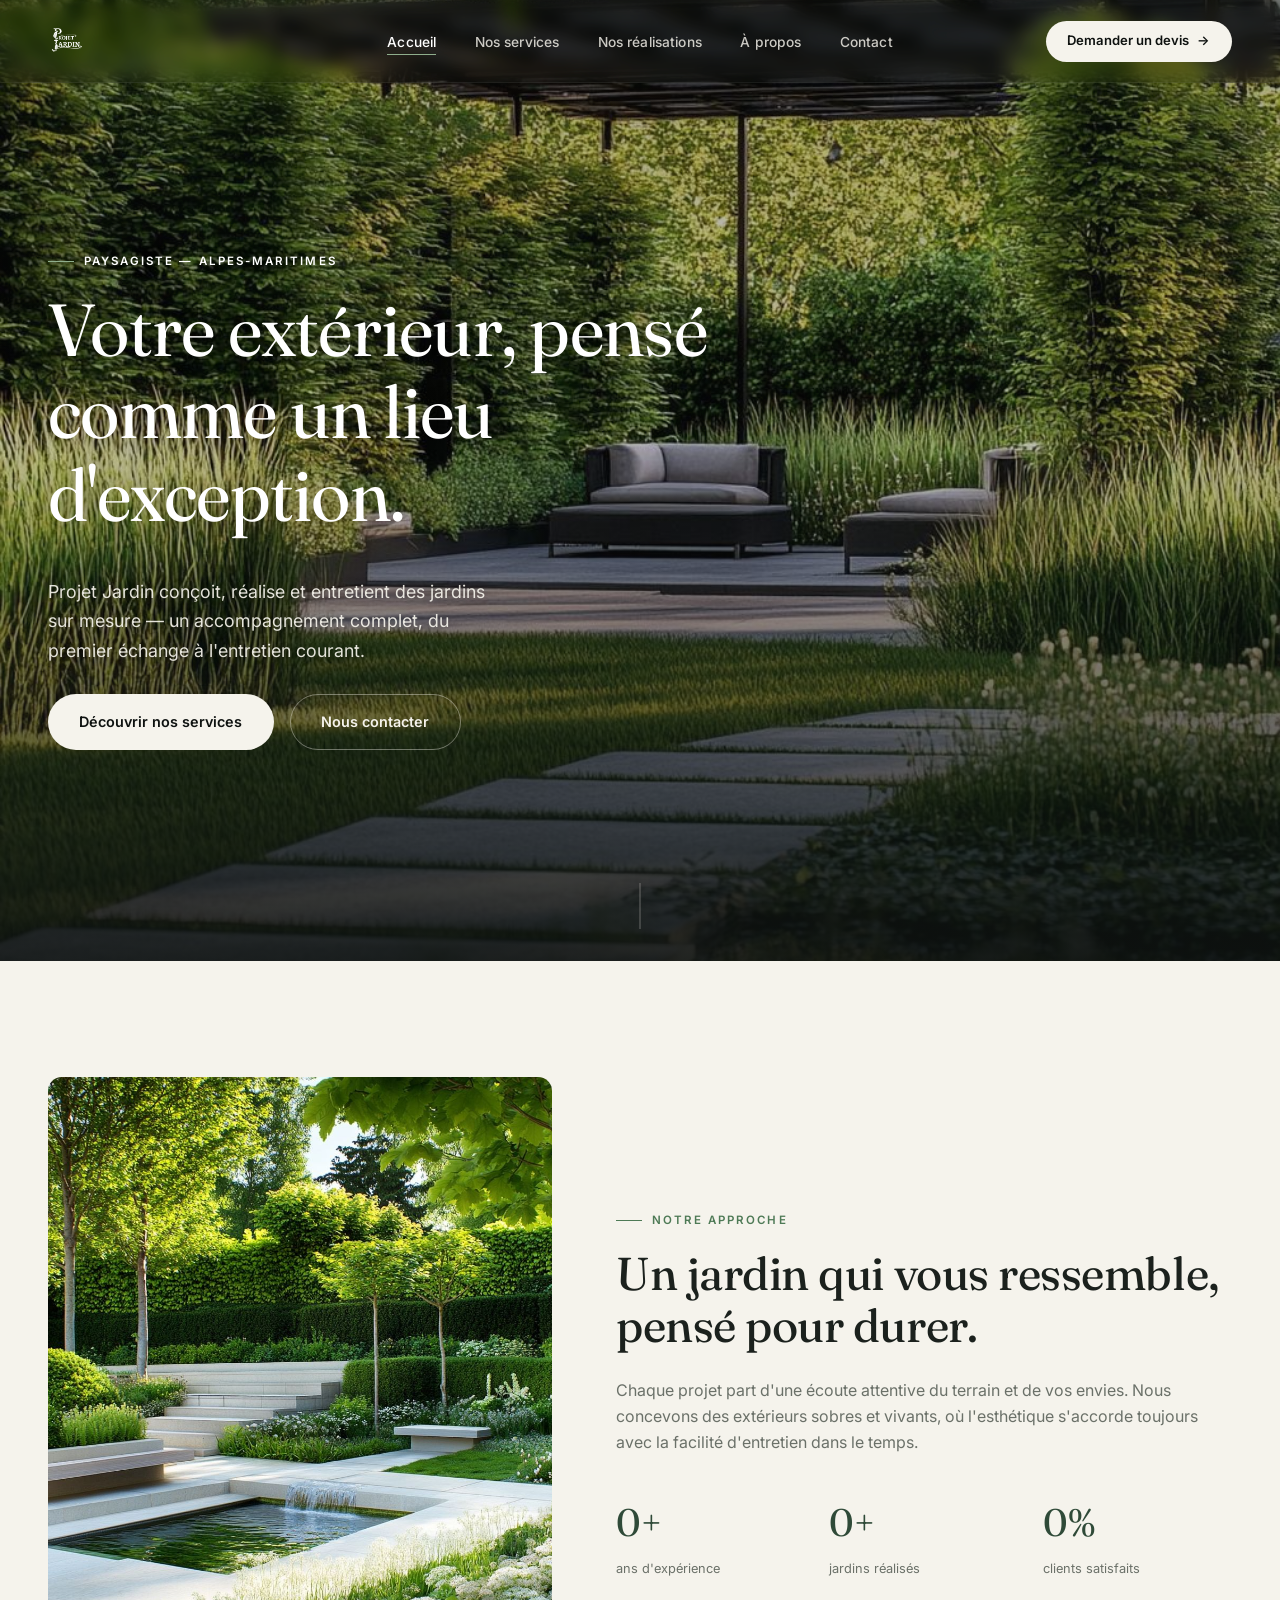
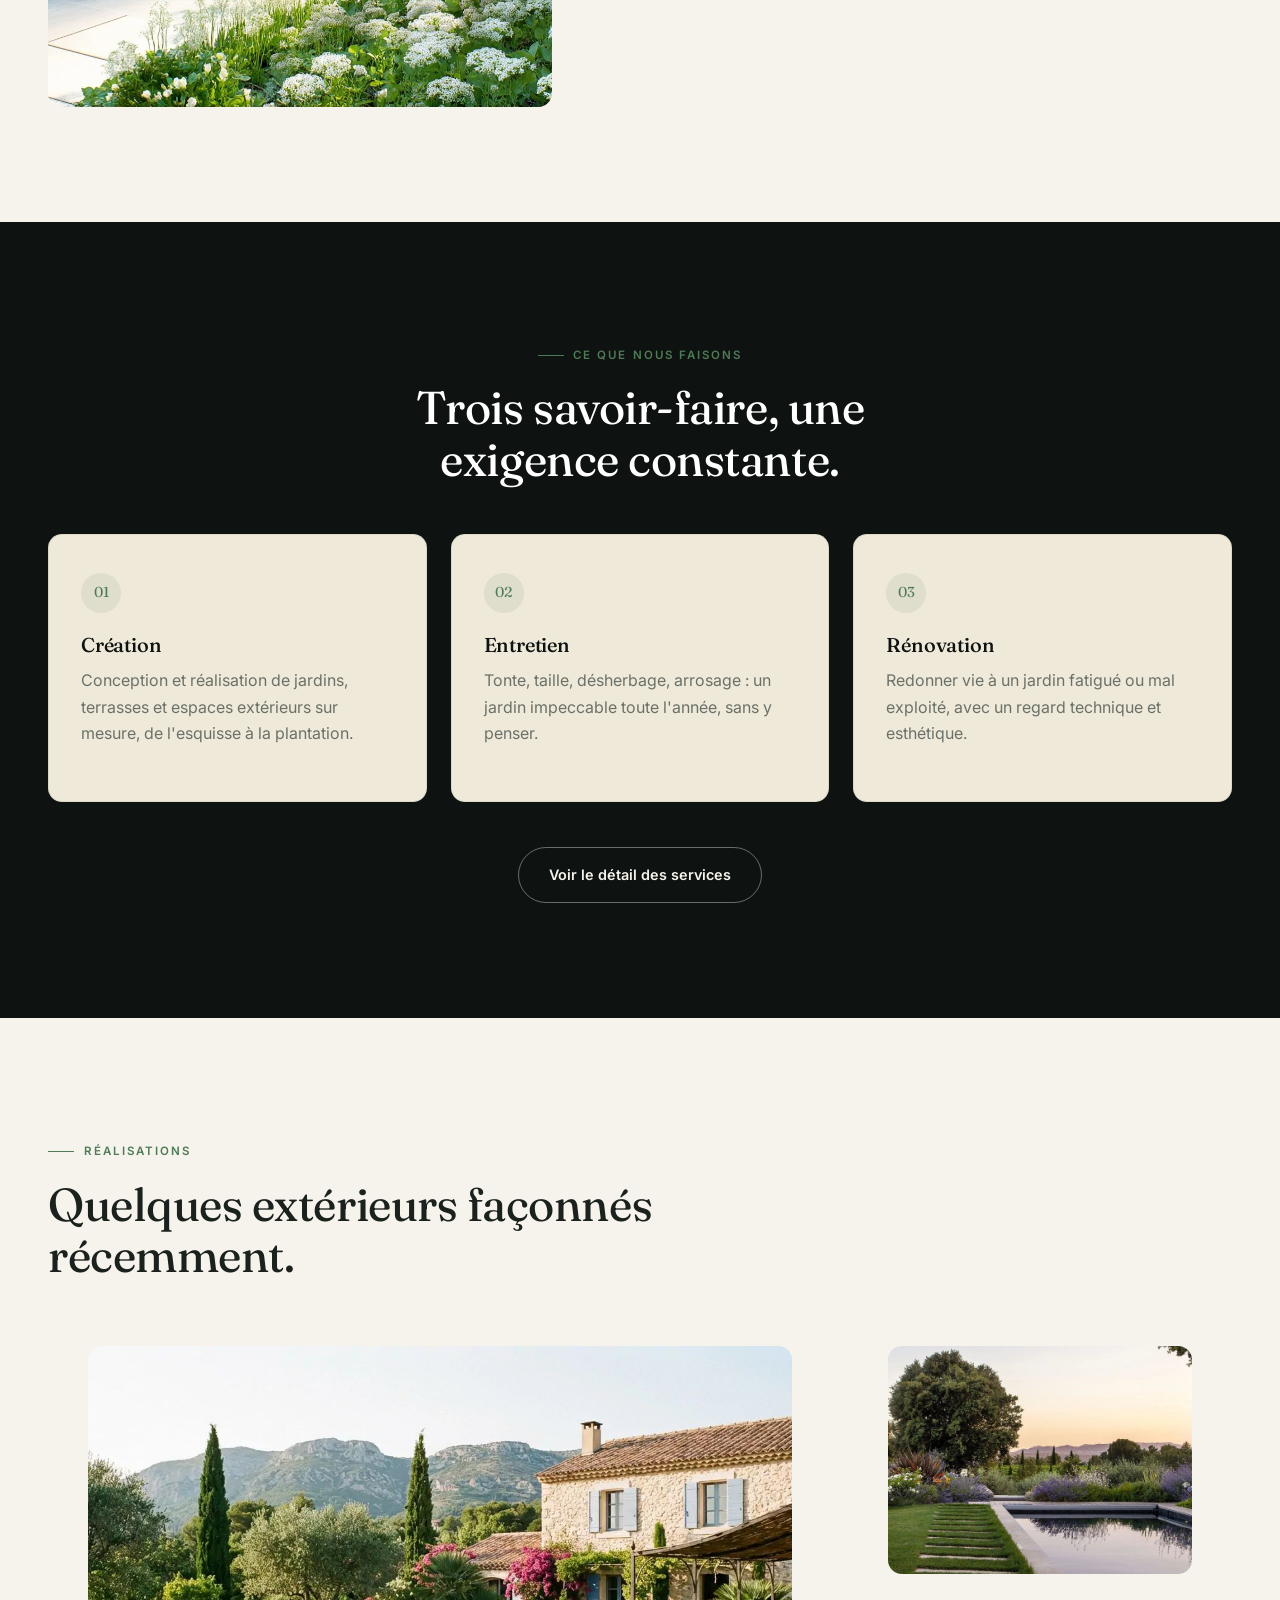
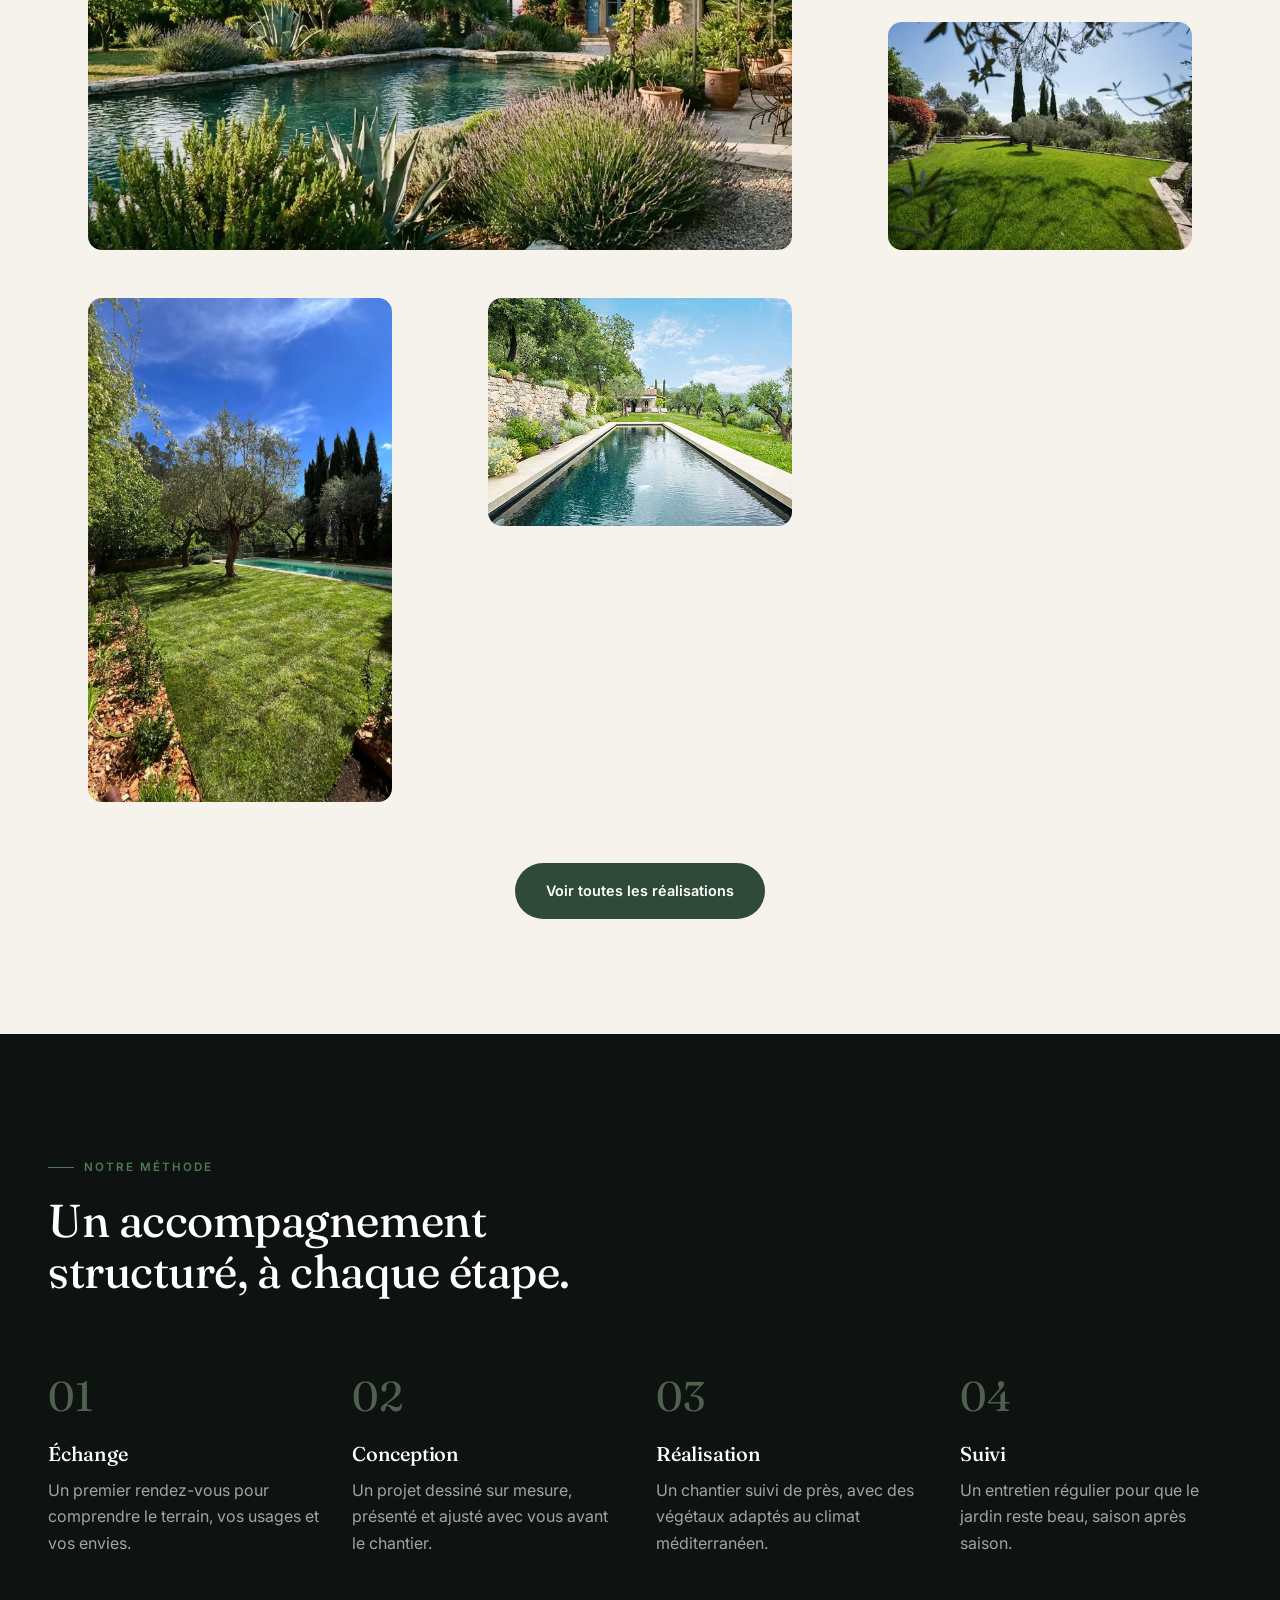
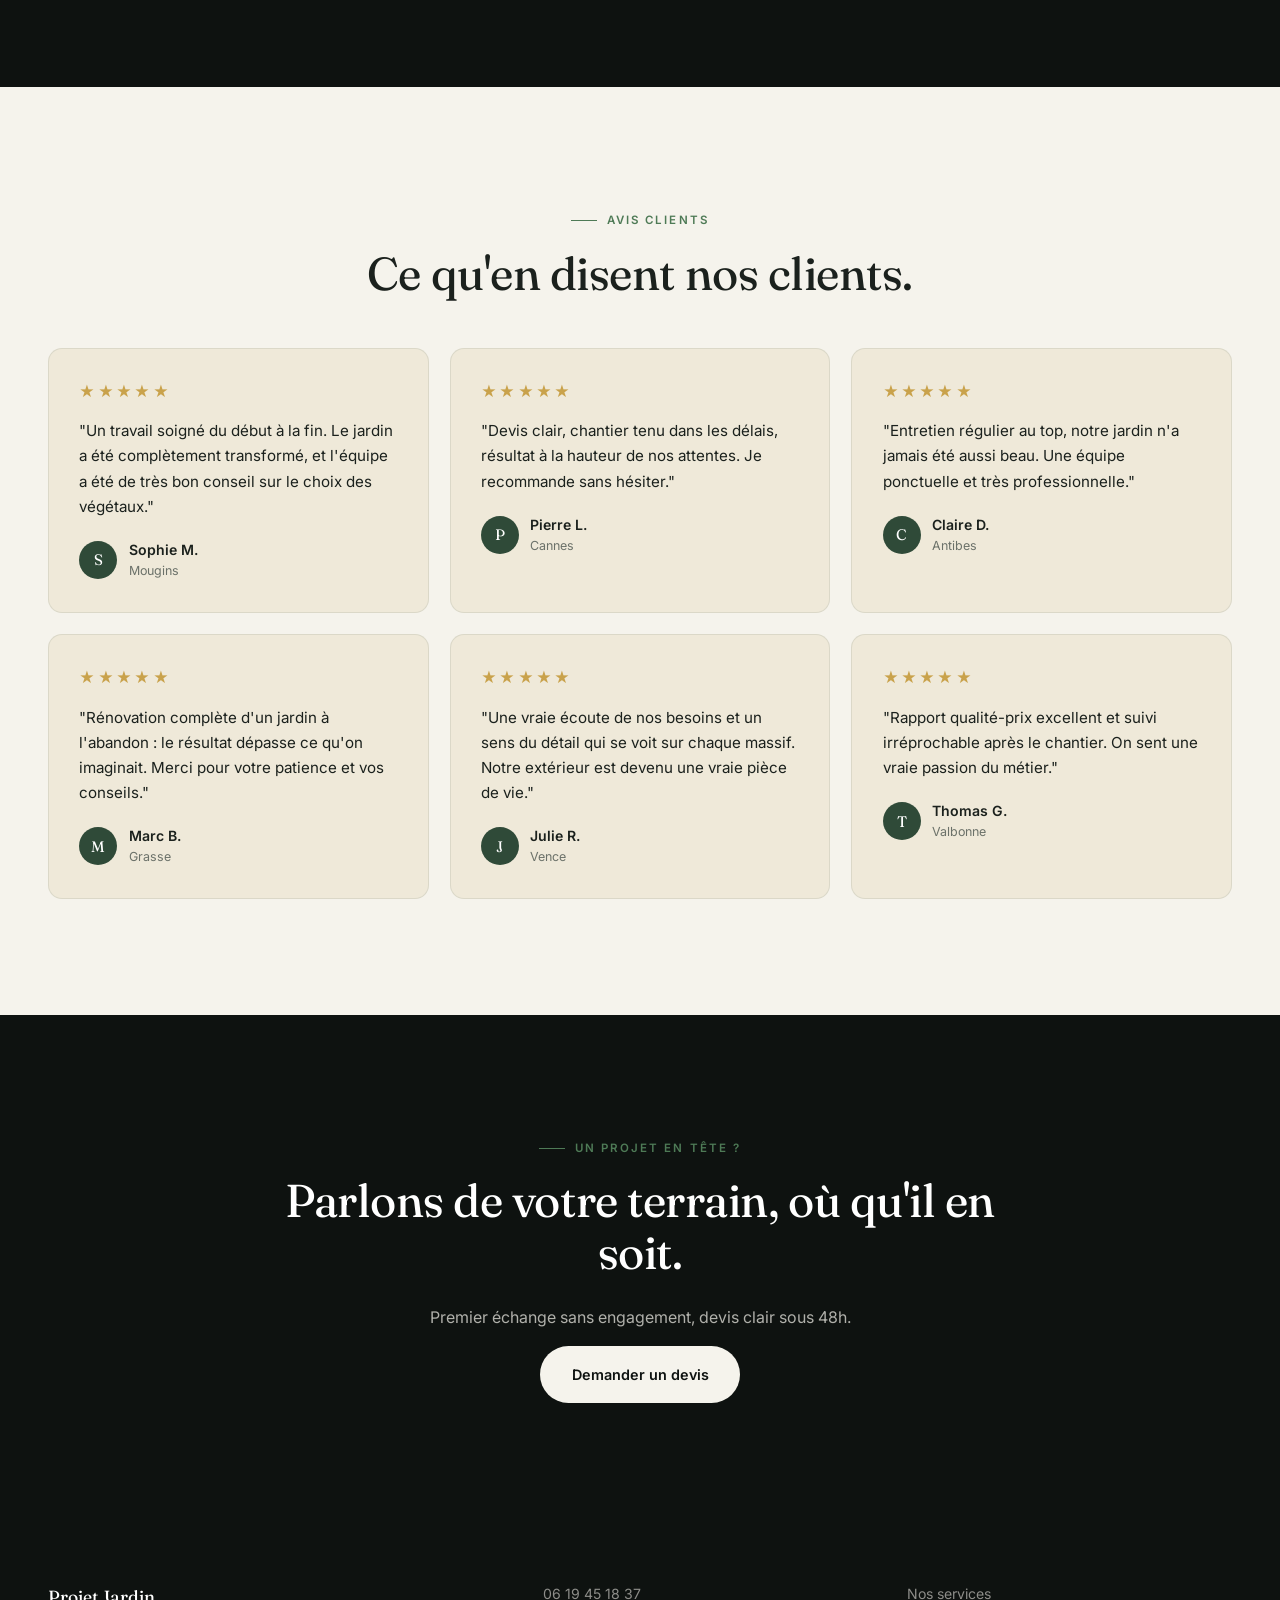
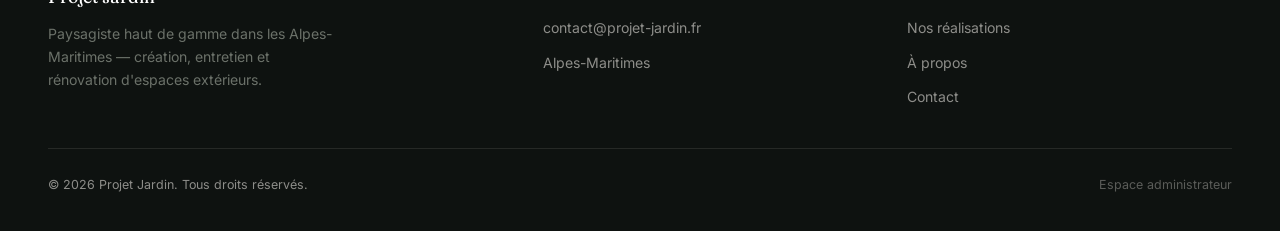
==== commit 0181aeaa: "Add files via upload" ====
--- a/index.html
+++ b/index.html
@@ -85,9 +85,9 @@
             s'accorde toujours avec la facilité d'entretien dans le temps.
           </p>
           <div class="chiffres">
-            <div class="chiffre"><span class="valeur">12+</span><span class="libelle">ans d'expérience</span></div>
-            <div class="chiffre"><span class="valeur">150+</span><span class="libelle">jardins réalisés</span></div>
-            <div class="chiffre"><span class="valeur">98%</span><span class="libelle">clients satisfaits</span></div>
+            <div class="chiffre"><span class="valeur" data-compteur="12" data-suffixe="+">0+</span><span class="libelle">ans d'expérience</span></div>
+            <div class="chiffre"><span class="valeur" data-compteur="150" data-suffixe="+">0+</span><span class="libelle">jardins réalisés</span></div>
+            <div class="chiffre"><span class="valeur" data-compteur="98" data-suffixe="%">0%</span><span class="libelle">clients satisfaits</span></div>
           </div>
         </div>
       </div>
--- a/css/style.css
+++ b/css/style.css
@@ -17,6 +17,7 @@
   --vert-profond: #2F4A38;
   --vert-signal: #4E7A56;
   --vert-tendre: #8FAE8C;
+  --surface: #EFE9D9;
 
   --police-titre: 'Fraunces', Georgia, serif;
   --police-texte: 'Inter', -apple-system, sans-serif;
@@ -88,8 +89,11 @@
 .entete {
   position: fixed; top: 0; left: 0; right: 0; z-index: 100;
   padding: 1.3rem 0;
+  background: rgba(14, 18, 16, 0.22);
+  backdrop-filter: blur(8px) saturate(120%);
+  -webkit-backdrop-filter: blur(8px) saturate(120%);
   transition: background var(--duree) var(--ease), padding var(--duree) var(--ease), border-color var(--duree) var(--ease);
-  border-bottom: 1px solid transparent;
+  border-bottom: 1px solid rgba(255,255,255,0.06);
 }
 .entete.scrolled {
   background: rgba(14, 18, 16, 0.72);
@@ -124,6 +128,7 @@
 nav.menu-principal a:hover::after, nav.menu-principal a[aria-current="page"]::after { transform: scaleX(1); }
 
 .entete .zone-droite { justify-self: end; }
+.actions-entete { display: flex; align-items: center; gap: 0.9rem; justify-self: end; }
 .entete .bouton-nav {
   display: inline-flex; align-items: center; gap: 0.5rem;
   padding: 0.6rem 1.35rem; border-radius: 100px;
@@ -176,8 +181,10 @@
 .hero .contenu-hero {
   position: relative; z-index: 2; width: 100%; padding-bottom: clamp(3.5rem, 8vw, 6rem); padding-top: 8rem;
 }
-.hero h1 { color: var(--blanc); max-width: 15ch; }
-.hero p.intro { color: rgba(245,243,236,0.82); font-size: 1.12rem; max-width: 42ch; }
+.hero h1 { color: var(--blanc); max-width: 15ch; text-shadow: 0 2px 20px rgba(0,0,0,0.35); }
+.hero .eyebrow { color: var(--blanc); text-shadow: 0 1px 12px rgba(0,0,0,0.5); }
+.hero .eyebrow::before { background: var(--vert-tendre); }
+.hero p.intro { color: rgba(245,243,236,0.92); font-size: 1.12rem; max-width: 42ch; text-shadow: 0 1px 14px rgba(0,0,0,0.4); }
 .hero .actions-hero { display: flex; gap: 1rem; flex-wrap: wrap; margin-top: 1.8rem; }
 
 .hero .indicateur-scroll {
@@ -208,6 +215,7 @@
 .bouton-fantome:hover { border-color: var(--blanc); background: rgba(245,243,236,0.06); }
 .bouton-sombre { background: var(--noir); color: var(--blanc-casse); }
 .bouton-sombre:hover { background: var(--anthracite-clair); }
+.bouton-petit-retour { padding: 0.55rem 1.1rem; font-size: 0.8rem; }
 
 /* --- Sections génériques --- */
 section { padding: var(--marge-section) 0; }
@@ -230,11 +238,13 @@
 /* --- Services --- */
 .grille-services { display: grid; grid-template-columns: repeat(3, 1fr); gap: 1.5rem; }
 .carte-service {
-  background: var(--blanc); border-radius: var(--rayon-doux); padding: 2.4rem 2rem;
-  border: 1px solid rgba(47,74,56,0.1);
+  background: var(--surface); border-radius: var(--rayon-doux); padding: 2.4rem 2rem;
+  border: 1px solid rgba(47,74,56,0.1); color: var(--anthracite);
   transition: transform 0.4s var(--ease), box-shadow 0.4s var(--ease), border-color 0.4s ease;
 }
+.carte-service h3 { color: var(--noir); }
 .carte-service:hover { transform: translateY(-6px); box-shadow: 0 24px 50px -20px rgba(14,18,16,0.18); border-color: transparent; }
+.carte-service p { color: var(--gris); }
 .carte-service .numero-service {
   font-family: var(--police-titre); font-size: 0.9rem; color: var(--vert-signal);
   display: inline-flex; align-items: center; justify-content: center;
@@ -277,7 +287,7 @@
 /* --- Avis clients --- */
 .grille-avis { display: grid; grid-template-columns: repeat(3, 1fr); gap: 1.3rem; }
 .carte-avis {
-  background: var(--blanc); border-radius: var(--rayon-doux); padding: 1.9rem;
+  background: var(--surface); border-radius: var(--rayon-doux); padding: 1.9rem;
   border: 1px solid rgba(47,74,56,0.1);
 }
 .carte-avis .etoiles { color: #C9A24B; font-size: 0.95rem; letter-spacing: 0.15em; margin-bottom: 0.9rem; }
@@ -370,6 +380,7 @@
 
 /* --- Responsive --- */
 @media (max-width: 980px) {
+  .entete .conteneur { display: flex; justify-content: space-between; align-items: center; }
   .presentation { grid-template-columns: 1fr; }
   .grille-services { grid-template-columns: 1fr; }
   .grille-realisations { grid-template-columns: repeat(2, 1fr); grid-auto-rows: 220px; }
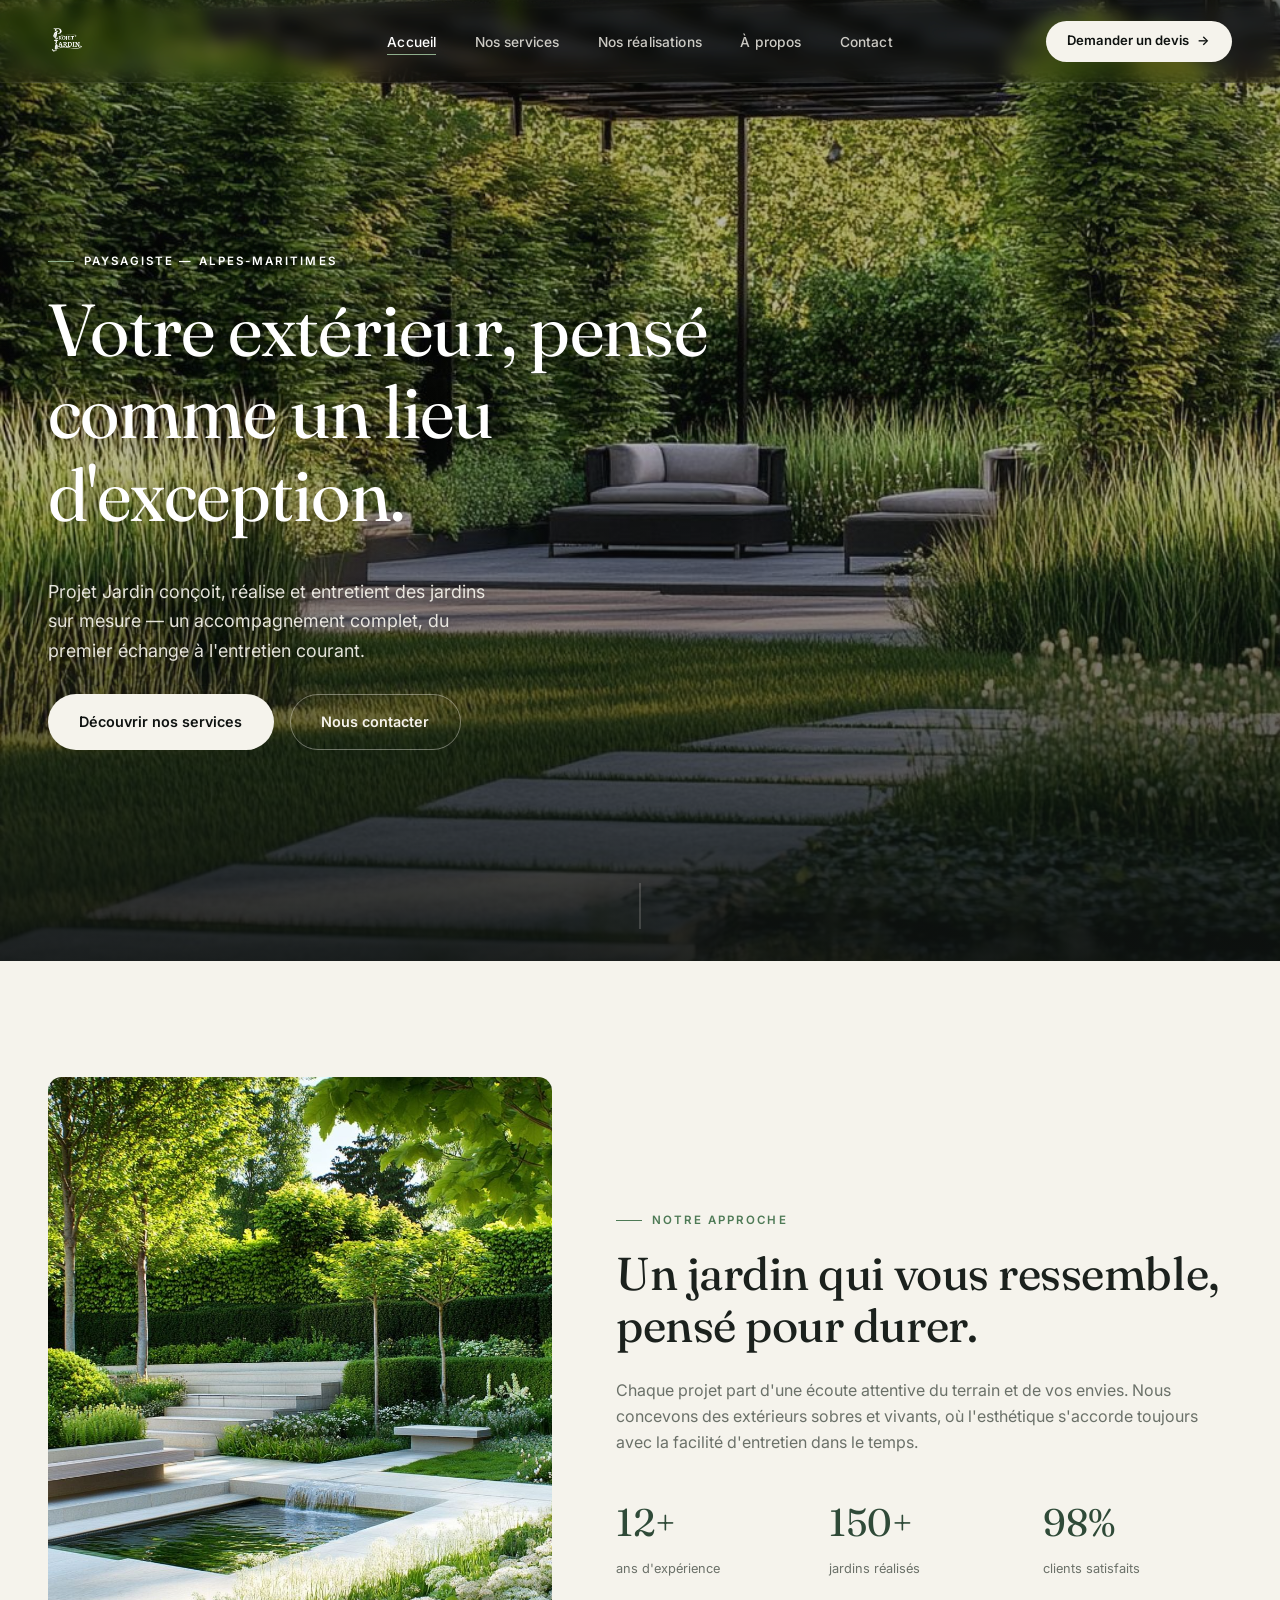
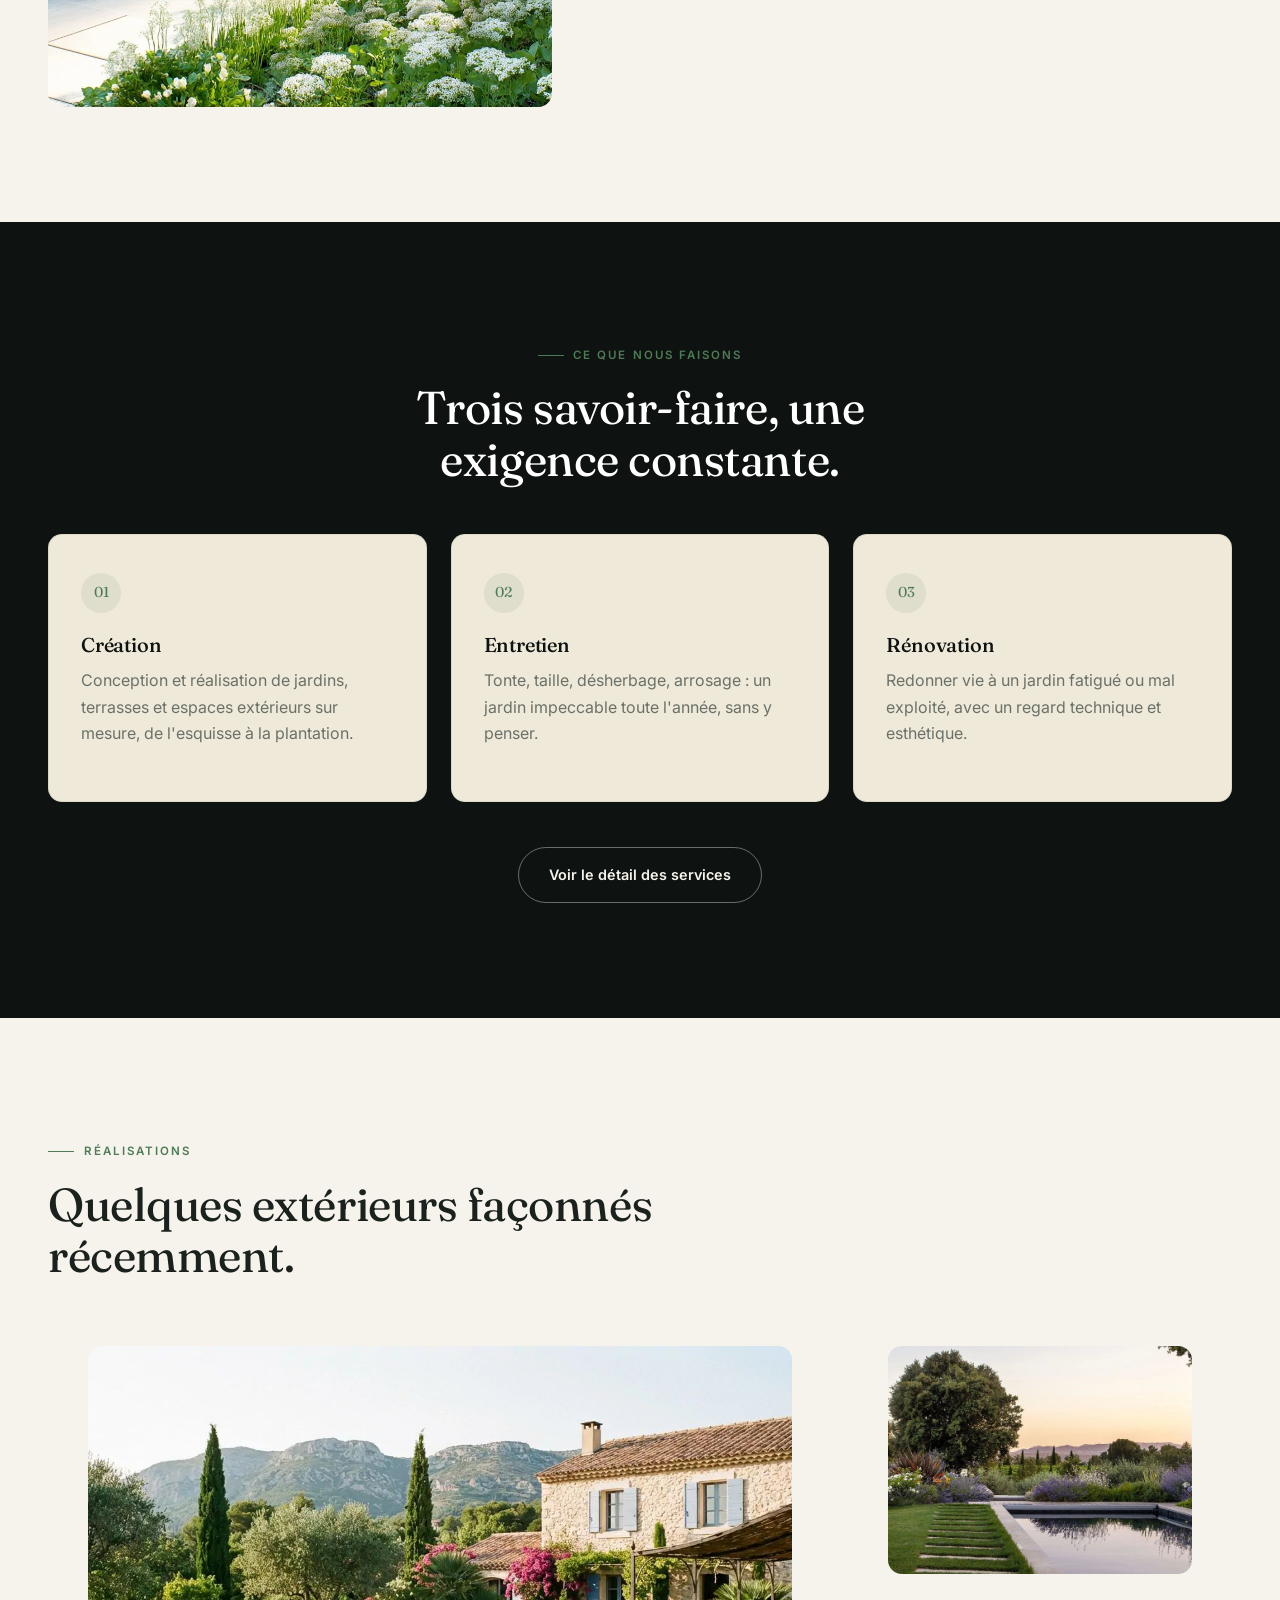
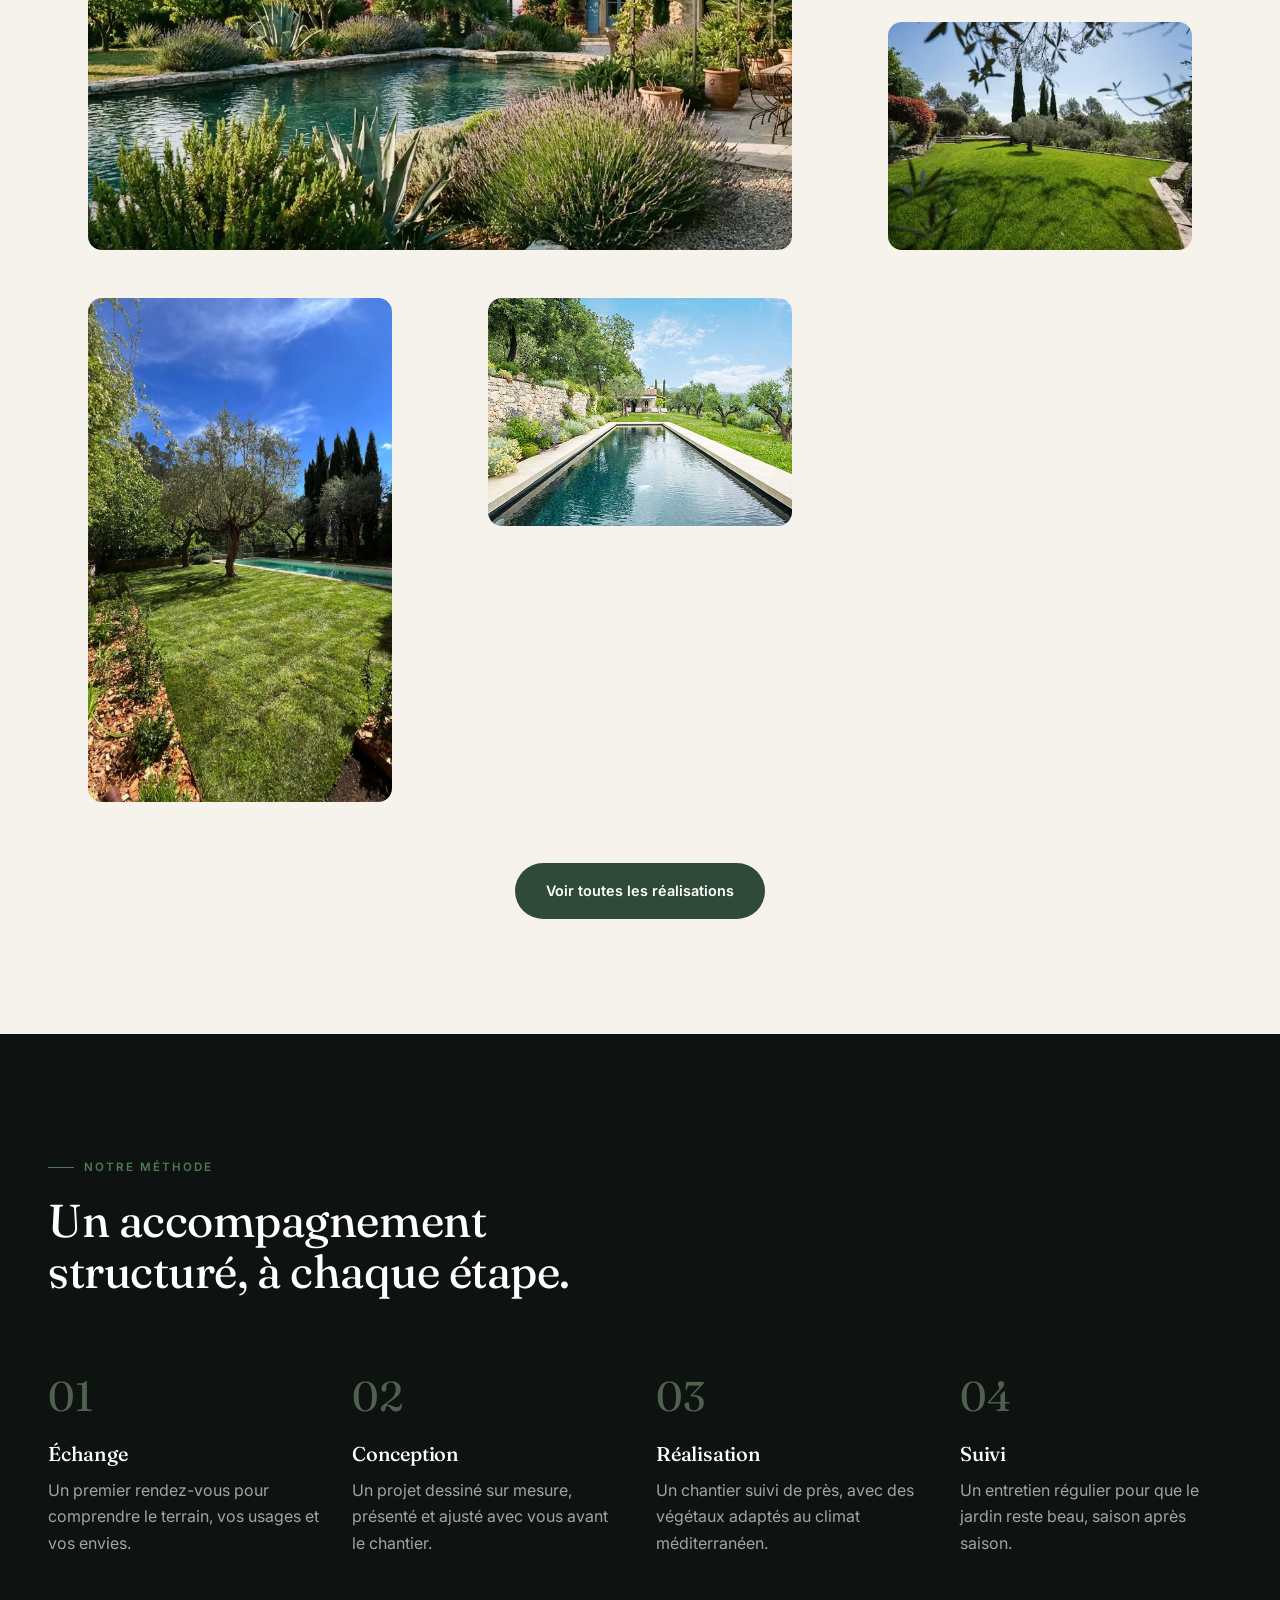
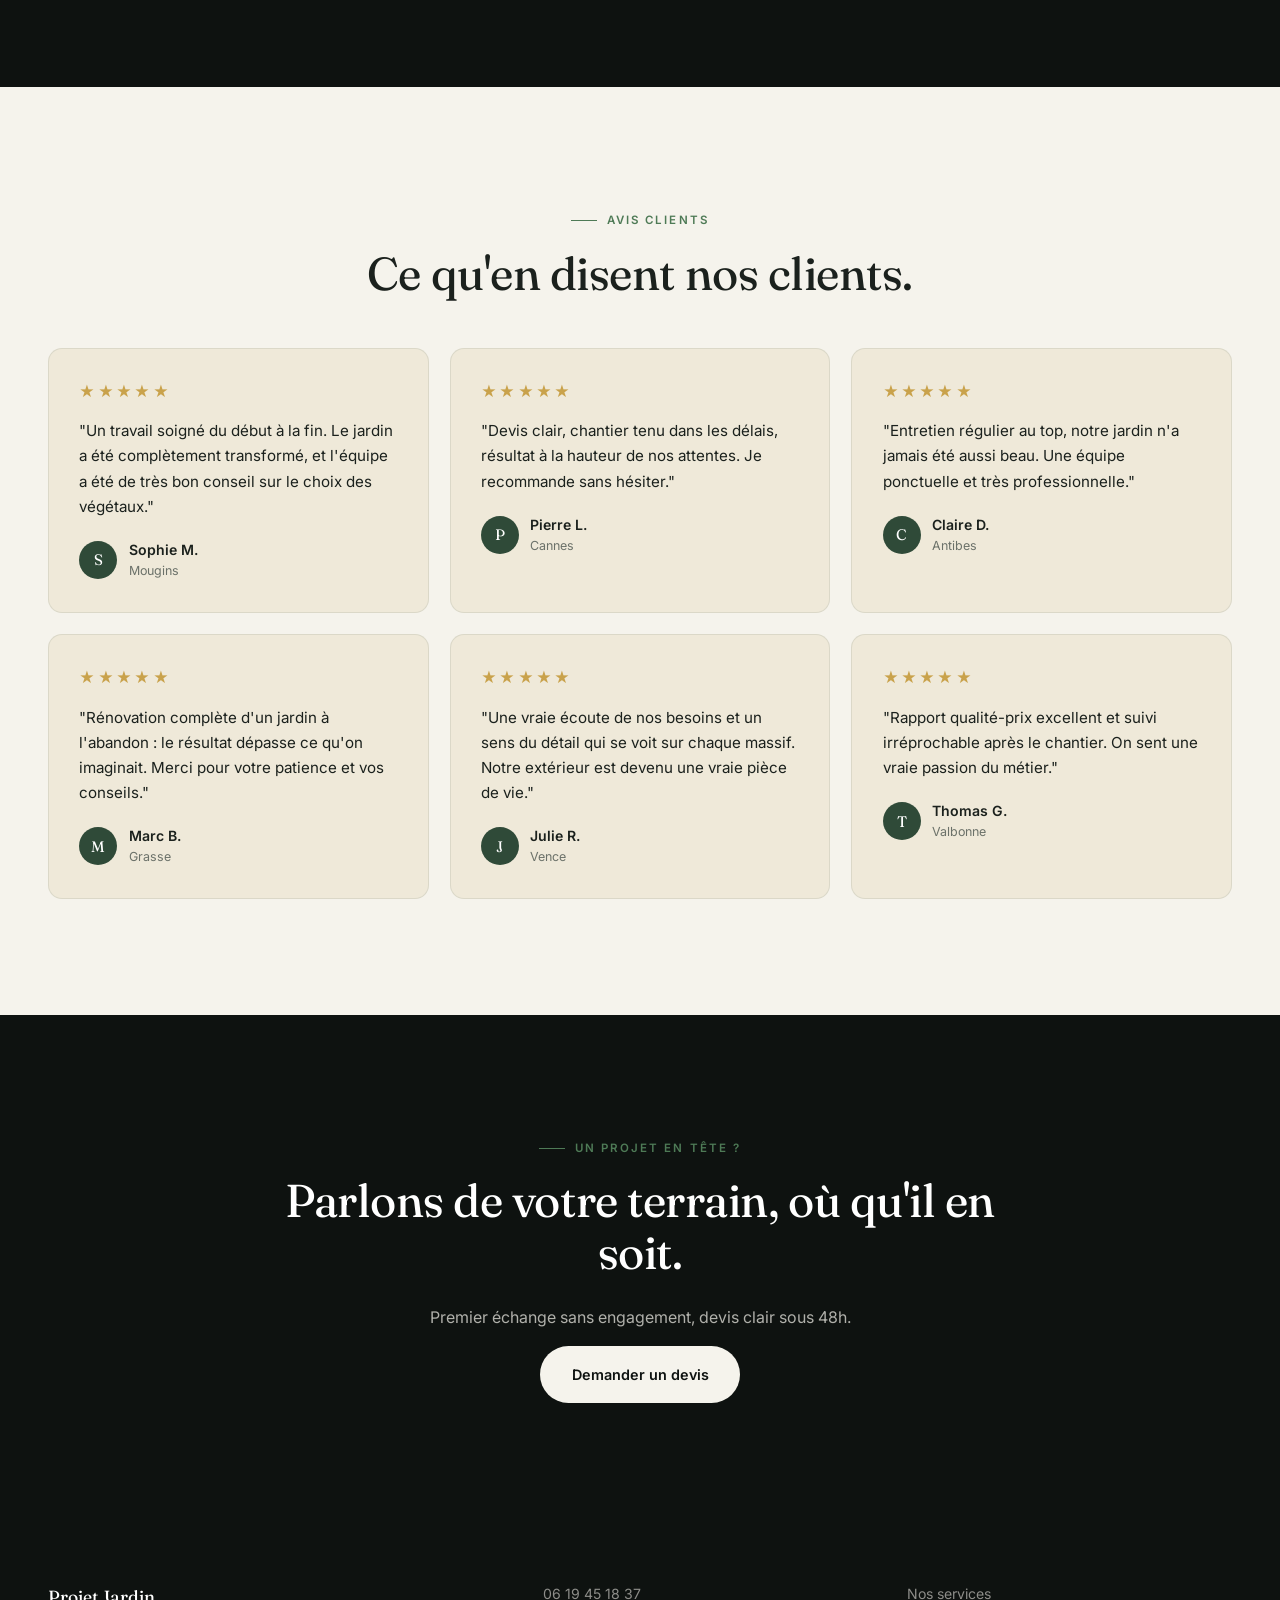
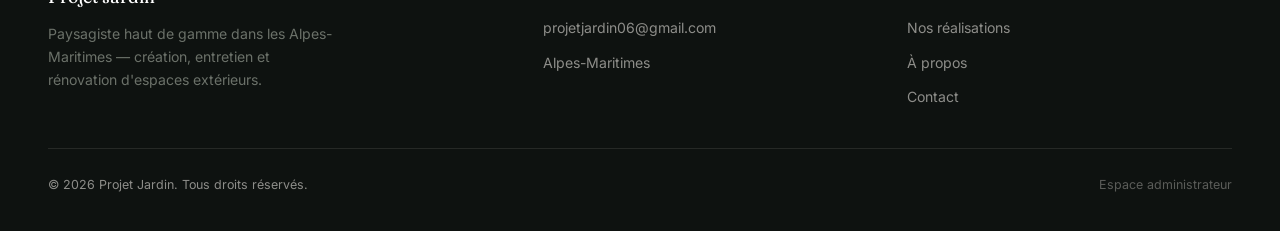
==== commit 304fe6a4: "Add files via upload" ====
--- a/index.html
+++ b/index.html
@@ -239,7 +239,7 @@
         </div>
         <div class="colonne-pied">
           <a href="tel:0619451837">06 19 45 18 37</a>
-          <a href="mailto:contact@projet-jardin.fr">contact@projet-jardin.fr</a>
+          <a href="mailto:projetjardin06@gmail.com">projetjardin06@gmail.com</a>
           <span>Alpes-Maritimes</span>
         </div>
         <div class="colonne-pied">
